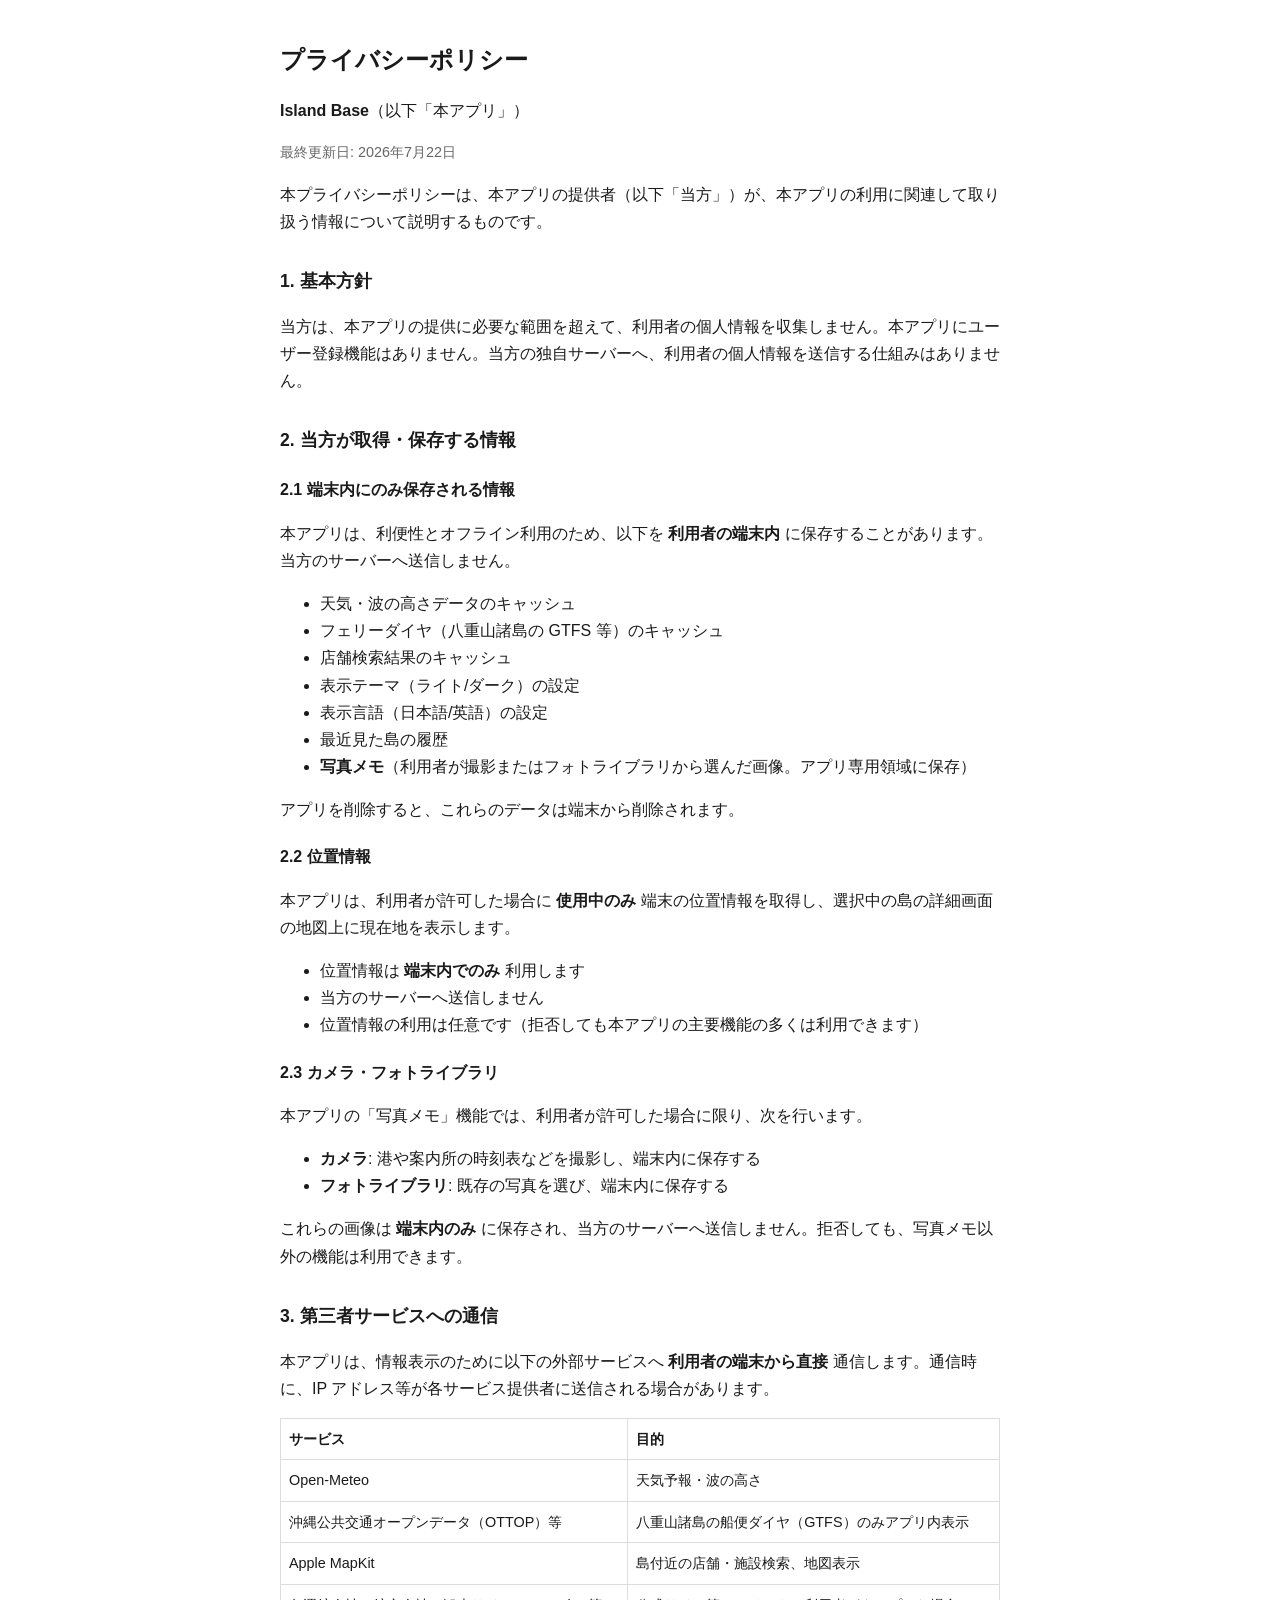
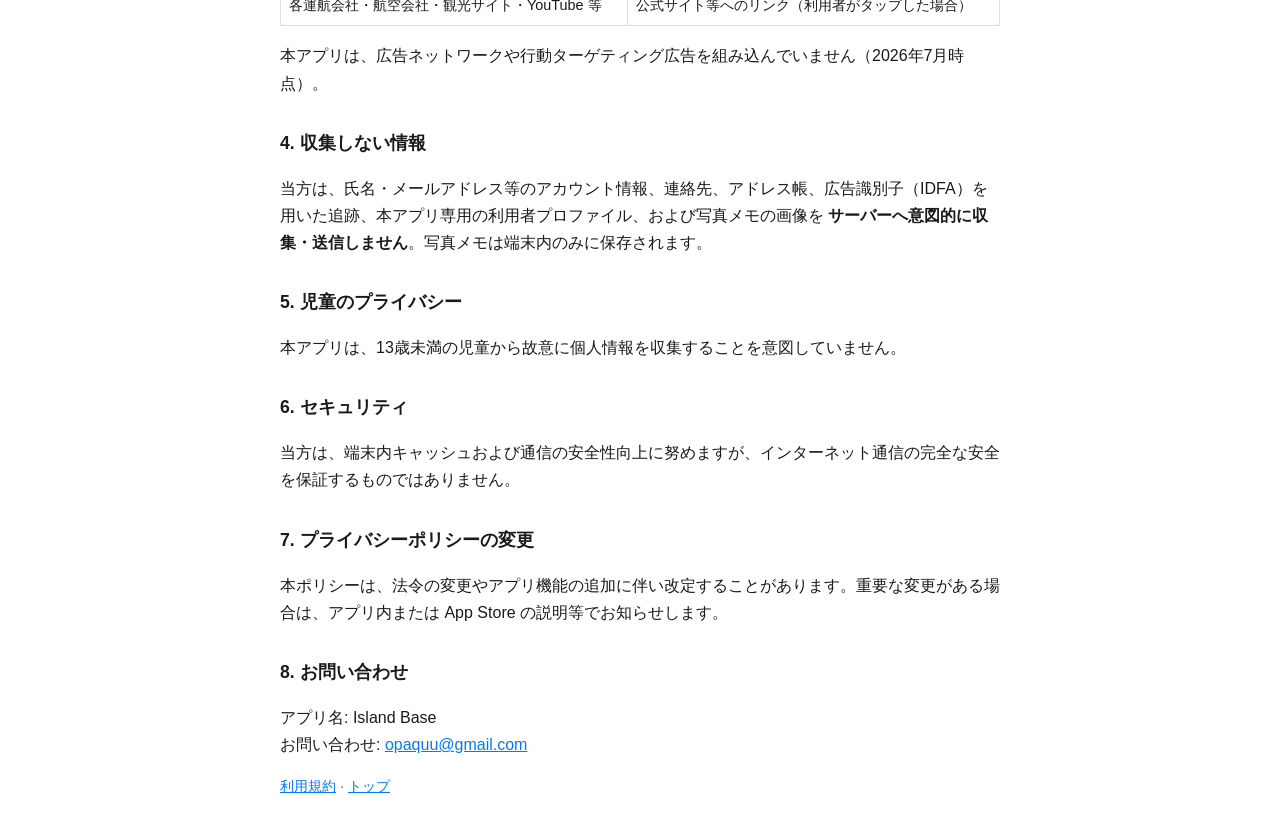
==== docs/privacy-policy.html @ 24e49910 "App Store提出用ドキュメントを現行仕様に合わせて更新する 代表ダイヤ表記をやめ八重山GTFSと公式リンクの説明に統一し、Connectプライバシー手順と公開HTMLを追加した。  Co-aut" ====
<!DOCTYPE html>
<html lang="ja">
<head>
  <meta charset="utf-8">
  <meta name="viewport" content="width=device-width, initial-scale=1">
  <title>Island Base — プライバシーポリシー</title>
  <style>
    body { font-family: -apple-system, BlinkMacSystemFont, "Hiragino Sans", sans-serif; line-height: 1.7; max-width: 720px; margin: 0 auto; padding: 24px 16px; color: #1a1a1a; }
    h1 { font-size: 1.5rem; }
    h2 { font-size: 1.1rem; margin-top: 2rem; }
    h3 { font-size: 1rem; margin-top: 1.25rem; }
    a { color: #007aff; }
    table { border-collapse: collapse; width: 100%; font-size: 0.9rem; }
    th, td { border: 1px solid #ddd; padding: 8px; text-align: left; vertical-align: top; }
    .muted { color: #666; font-size: 0.9rem; }
  </style>
</head>
<body>
  <h1>プライバシーポリシー</h1>
  <p><strong>Island Base</strong>（以下「本アプリ」）</p>
  <p class="muted">最終更新日: 2026年7月22日</p>
  <p>本プライバシーポリシーは、本アプリの提供者（以下「当方」）が、本アプリの利用に関連して取り扱う情報について説明するものです。</p>

  <h2>1. 基本方針</h2>
  <p>当方は、本アプリの提供に必要な範囲を超えて、利用者の個人情報を収集しません。本アプリにユーザー登録機能はありません。当方の独自サーバーへ、利用者の個人情報を送信する仕組みはありません。</p>

  <h2>2. 当方が取得・保存する情報</h2>
  <h3>2.1 端末内にのみ保存される情報</h3>
  <p>本アプリは、利便性とオフライン利用のため、以下を <strong>利用者の端末内</strong> に保存することがあります。当方のサーバーへ送信しません。</p>
  <ul>
    <li>天気・波の高さデータのキャッシュ</li>
    <li>フェリーダイヤ（八重山諸島の GTFS 等）のキャッシュ</li>
    <li>店舗検索結果のキャッシュ</li>
    <li>表示テーマ（ライト/ダーク）の設定</li>
    <li>表示言語（日本語/英語）の設定</li>
    <li>最近見た島の履歴</li>
    <li><strong>写真メモ</strong>（利用者が撮影またはフォトライブラリから選んだ画像。アプリ専用領域に保存）</li>
  </ul>
  <p>アプリを削除すると、これらのデータは端末から削除されます。</p>

  <h3>2.2 位置情報</h3>
  <p>本アプリは、利用者が許可した場合に <strong>使用中のみ</strong> 端末の位置情報を取得し、選択中の島の詳細画面の地図上に現在地を表示します。</p>
  <ul>
    <li>位置情報は <strong>端末内でのみ</strong> 利用します</li>
    <li>当方のサーバーへ送信しません</li>
    <li>位置情報の利用は任意です（拒否しても本アプリの主要機能の多くは利用できます）</li>
  </ul>

  <h3>2.3 カメラ・フォトライブラリ</h3>
  <p>本アプリの「写真メモ」機能では、利用者が許可した場合に限り、次を行います。</p>
  <ul>
    <li><strong>カメラ</strong>: 港や案内所の時刻表などを撮影し、端末内に保存する</li>
    <li><strong>フォトライブラリ</strong>: 既存の写真を選び、端末内に保存する</li>
  </ul>
  <p>これらの画像は <strong>端末内のみ</strong> に保存され、当方のサーバーへ送信しません。拒否しても、写真メモ以外の機能は利用できます。</p>

  <h2>3. 第三者サービスへの通信</h2>
  <p>本アプリは、情報表示のために以下の外部サービスへ <strong>利用者の端末から直接</strong> 通信します。通信時に、IP アドレス等が各サービス提供者に送信される場合があります。</p>
  <table>
    <tr><th>サービス</th><th>目的</th></tr>
    <tr><td>Open-Meteo</td><td>天気予報・波の高さ</td></tr>
    <tr><td>沖縄公共交通オープンデータ（OTTOP）等</td><td>八重山諸島の船便ダイヤ（GTFS）のみアプリ内表示</td></tr>
    <tr><td>Apple MapKit</td><td>島付近の店舗・施設検索、地図表示</td></tr>
    <tr><td>各運航会社・航空会社・観光サイト・YouTube 等</td><td>公式サイト等へのリンク（利用者がタップした場合）</td></tr>
  </table>
  <p>本アプリは、広告ネットワークや行動ターゲティング広告を組み込んでいません（2026年7月時点）。</p>

  <h2>4. 収集しない情報</h2>
  <p>当方は、氏名・メールアドレス等のアカウント情報、連絡先、アドレス帳、広告識別子（IDFA）を用いた追跡、本アプリ専用の利用者プロファイル、および写真メモの画像を <strong>サーバーへ意図的に収集・送信しません</strong>。写真メモは端末内のみに保存されます。</p>

  <h2>5. 児童のプライバシー</h2>
  <p>本アプリは、13歳未満の児童から故意に個人情報を収集することを意図していません。</p>

  <h2>6. セキュリティ</h2>
  <p>当方は、端末内キャッシュおよび通信の安全性向上に努めますが、インターネット通信の完全な安全を保証するものではありません。</p>

  <h2>7. プライバシーポリシーの変更</h2>
  <p>本ポリシーは、法令の変更やアプリ機能の追加に伴い改定することがあります。重要な変更がある場合は、アプリ内または App Store の説明等でお知らせします。</p>

  <h2>8. お問い合わせ</h2>
  <p>アプリ名: Island Base<br>
  お問い合わせ: <a href="mailto:opaquu@gmail.com">opaquu@gmail.com</a></p>

  <p class="muted"><a href="terms-of-service.html">利用規約</a> · <a href="index.html">トップ</a></p>
</body>
</html>
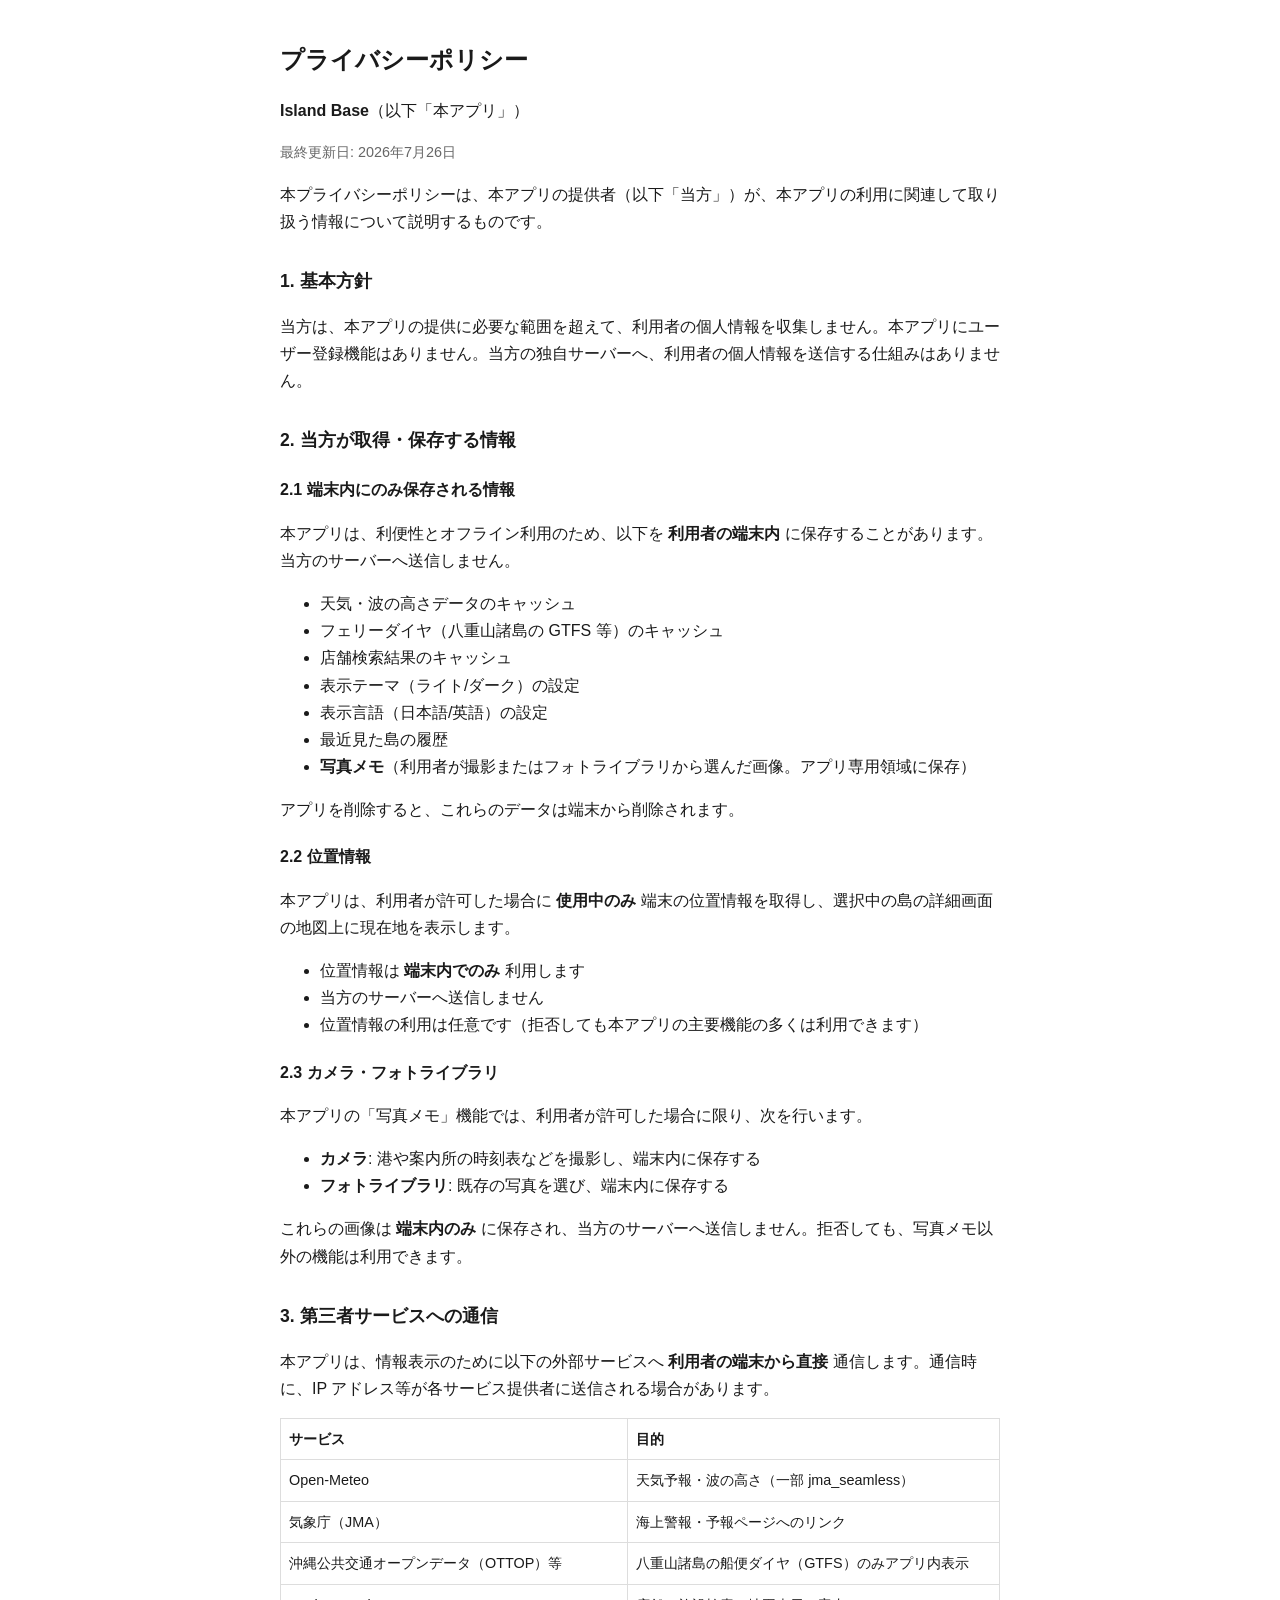
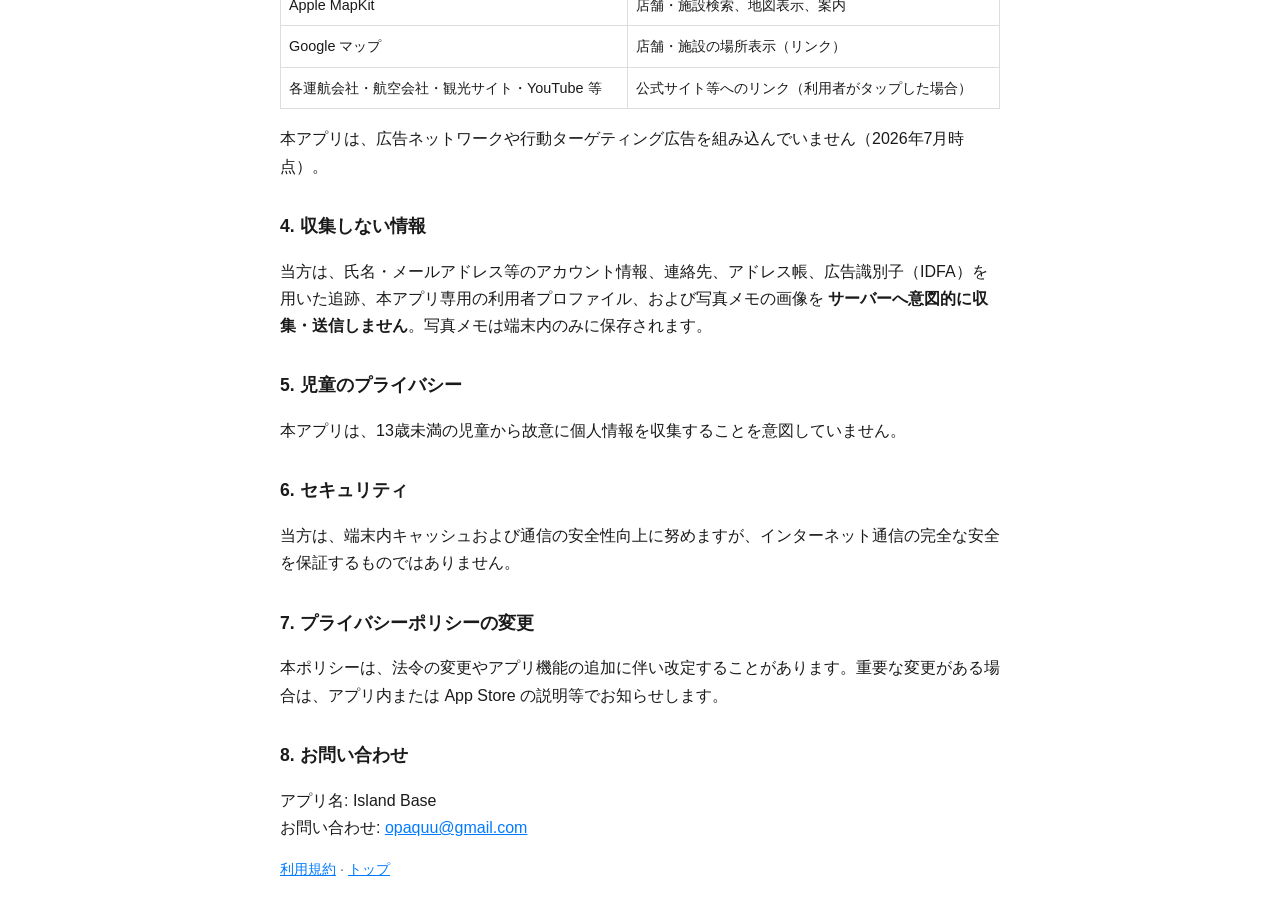
==== commit 4a3b7627: "出典・クレジットと法務ドキュメントを現行機能に合わせて更新する 気象庁海上予報・Googleマップ・jma_seamlessなどを追記し、App Store用文案と規約HTMLも同期する。  Co-a" ====
--- a/docs/privacy-policy.html
+++ b/docs/privacy-policy.html
@@ -18,7 +18,7 @@
 <body>
   <h1>プライバシーポリシー</h1>
   <p><strong>Island Base</strong>（以下「本アプリ」）</p>
-  <p class="muted">最終更新日: 2026年7月22日</p>
+  <p class="muted">最終更新日: 2026年7月26日</p>
   <p>本プライバシーポリシーは、本アプリの提供者（以下「当方」）が、本アプリの利用に関連して取り扱う情報について説明するものです。</p>
 
   <h2>1. 基本方針</h2>
@@ -58,9 +58,11 @@
   <p>本アプリは、情報表示のために以下の外部サービスへ <strong>利用者の端末から直接</strong> 通信します。通信時に、IP アドレス等が各サービス提供者に送信される場合があります。</p>
   <table>
     <tr><th>サービス</th><th>目的</th></tr>
-    <tr><td>Open-Meteo</td><td>天気予報・波の高さ</td></tr>
+    <tr><td>Open-Meteo</td><td>天気予報・波の高さ（一部 jma_seamless）</td></tr>
+    <tr><td>気象庁（JMA）</td><td>海上警報・予報ページへのリンク</td></tr>
     <tr><td>沖縄公共交通オープンデータ（OTTOP）等</td><td>八重山諸島の船便ダイヤ（GTFS）のみアプリ内表示</td></tr>
-    <tr><td>Apple MapKit</td><td>島付近の店舗・施設検索、地図表示</td></tr>
+    <tr><td>Apple MapKit</td><td>店舗・施設検索、地図表示、案内</td></tr>
+    <tr><td>Google マップ</td><td>店舗・施設の場所表示（リンク）</td></tr>
     <tr><td>各運航会社・航空会社・観光サイト・YouTube 等</td><td>公式サイト等へのリンク（利用者がタップした場合）</td></tr>
   </table>
   <p>本アプリは、広告ネットワークや行動ターゲティング広告を組み込んでいません（2026年7月時点）。</p>
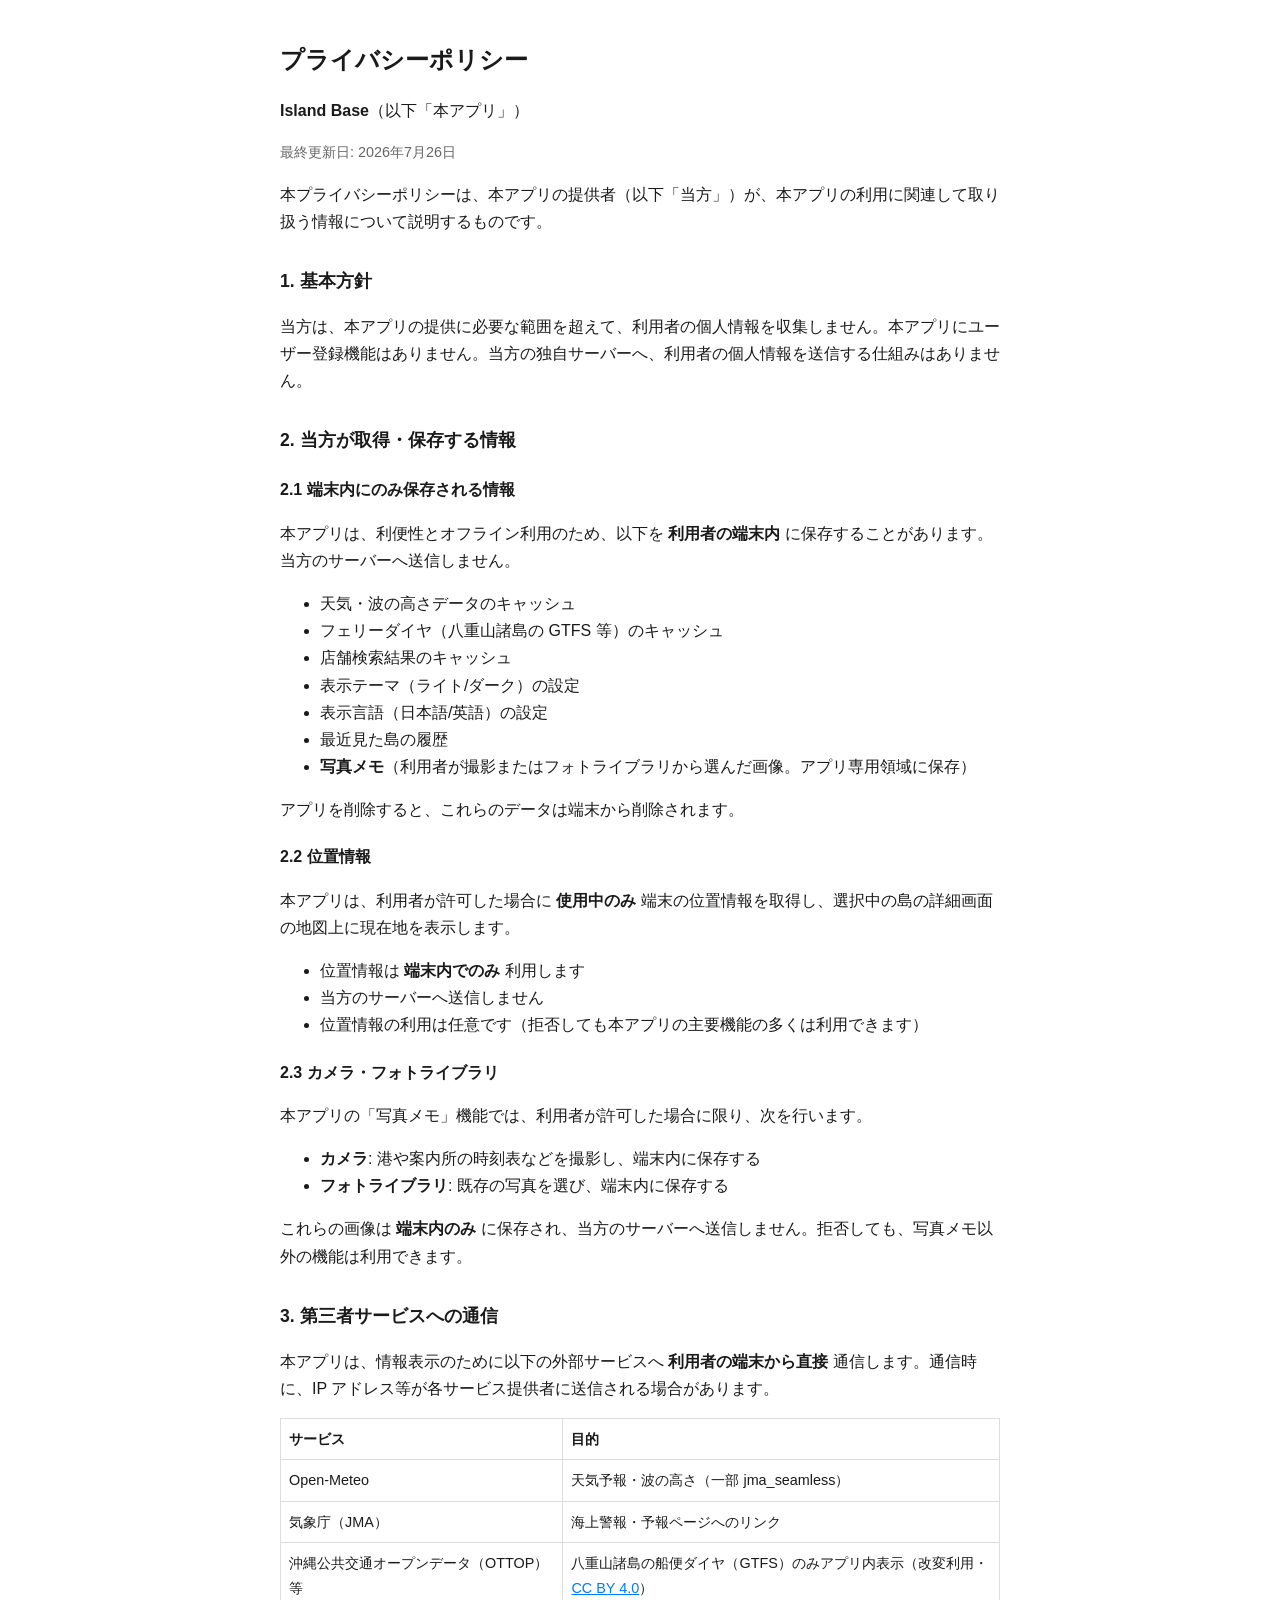
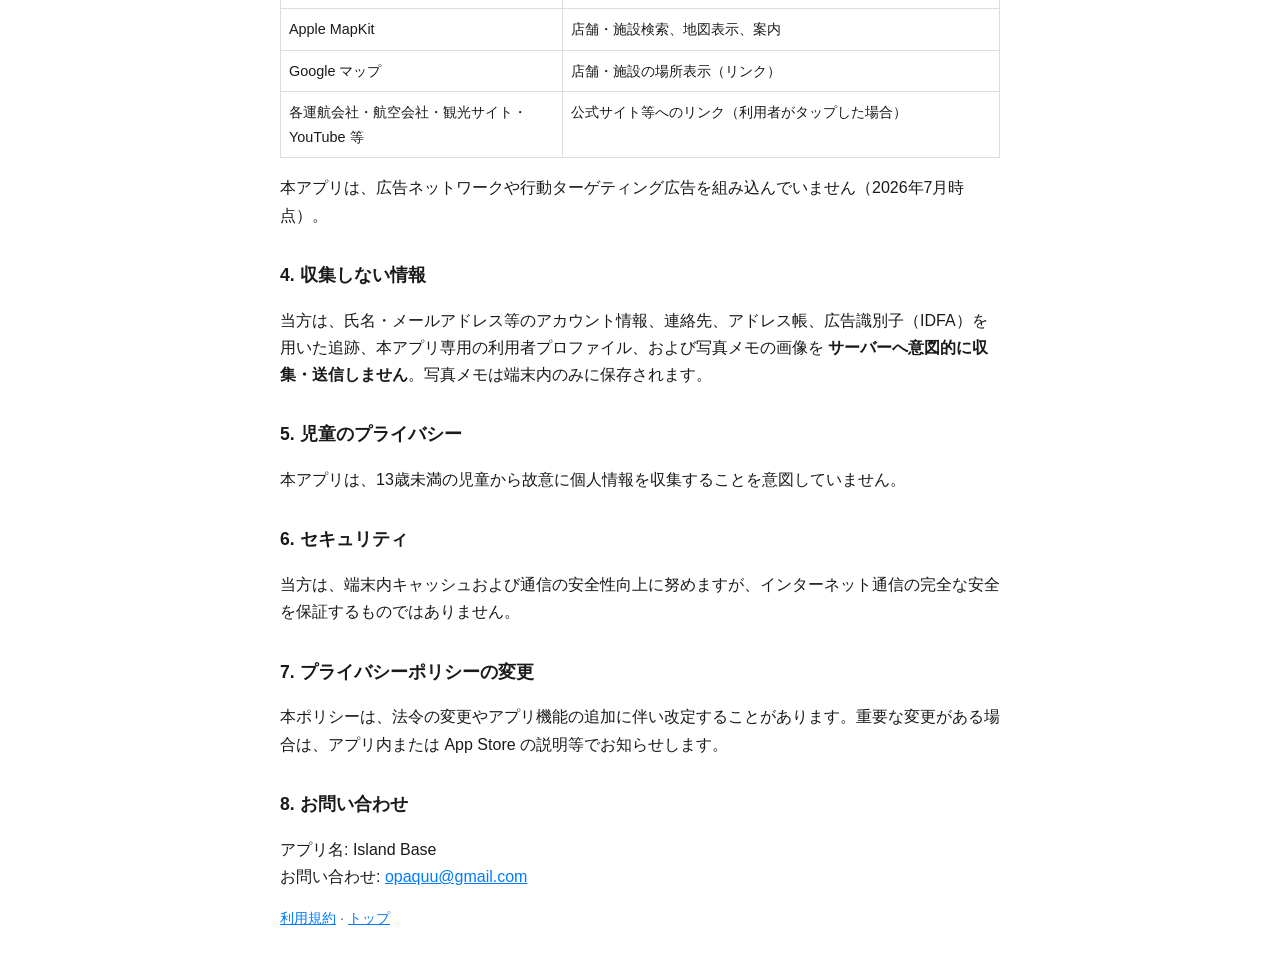
==== commit 99eced28: "OTTOP GTFS の CC BY 4.0 帰属表示を追記し、改変利用を明記する 八重山船便の加工表示に合わせ、データセット名・原著作権者・ライセンスをアプリ内クレジットと法務ドキュメントに反映する" ====
--- a/docs/privacy-policy.html
+++ b/docs/privacy-policy.html
@@ -60,7 +60,7 @@
     <tr><th>サービス</th><th>目的</th></tr>
     <tr><td>Open-Meteo</td><td>天気予報・波の高さ（一部 jma_seamless）</td></tr>
     <tr><td>気象庁（JMA）</td><td>海上警報・予報ページへのリンク</td></tr>
-    <tr><td>沖縄公共交通オープンデータ（OTTOP）等</td><td>八重山諸島の船便ダイヤ（GTFS）のみアプリ内表示</td></tr>
+    <tr><td>沖縄公共交通オープンデータ（OTTOP）等</td><td>八重山諸島の船便ダイヤ（GTFS）のみアプリ内表示（改変利用・<a href="https://creativecommons.org/licenses/by/4.0/deed.ja">CC BY 4.0</a>）</td></tr>
     <tr><td>Apple MapKit</td><td>店舗・施設検索、地図表示、案内</td></tr>
     <tr><td>Google マップ</td><td>店舗・施設の場所表示（リンク）</td></tr>
     <tr><td>各運航会社・航空会社・観光サイト・YouTube 等</td><td>公式サイト等へのリンク（利用者がタップした場合）</td></tr>
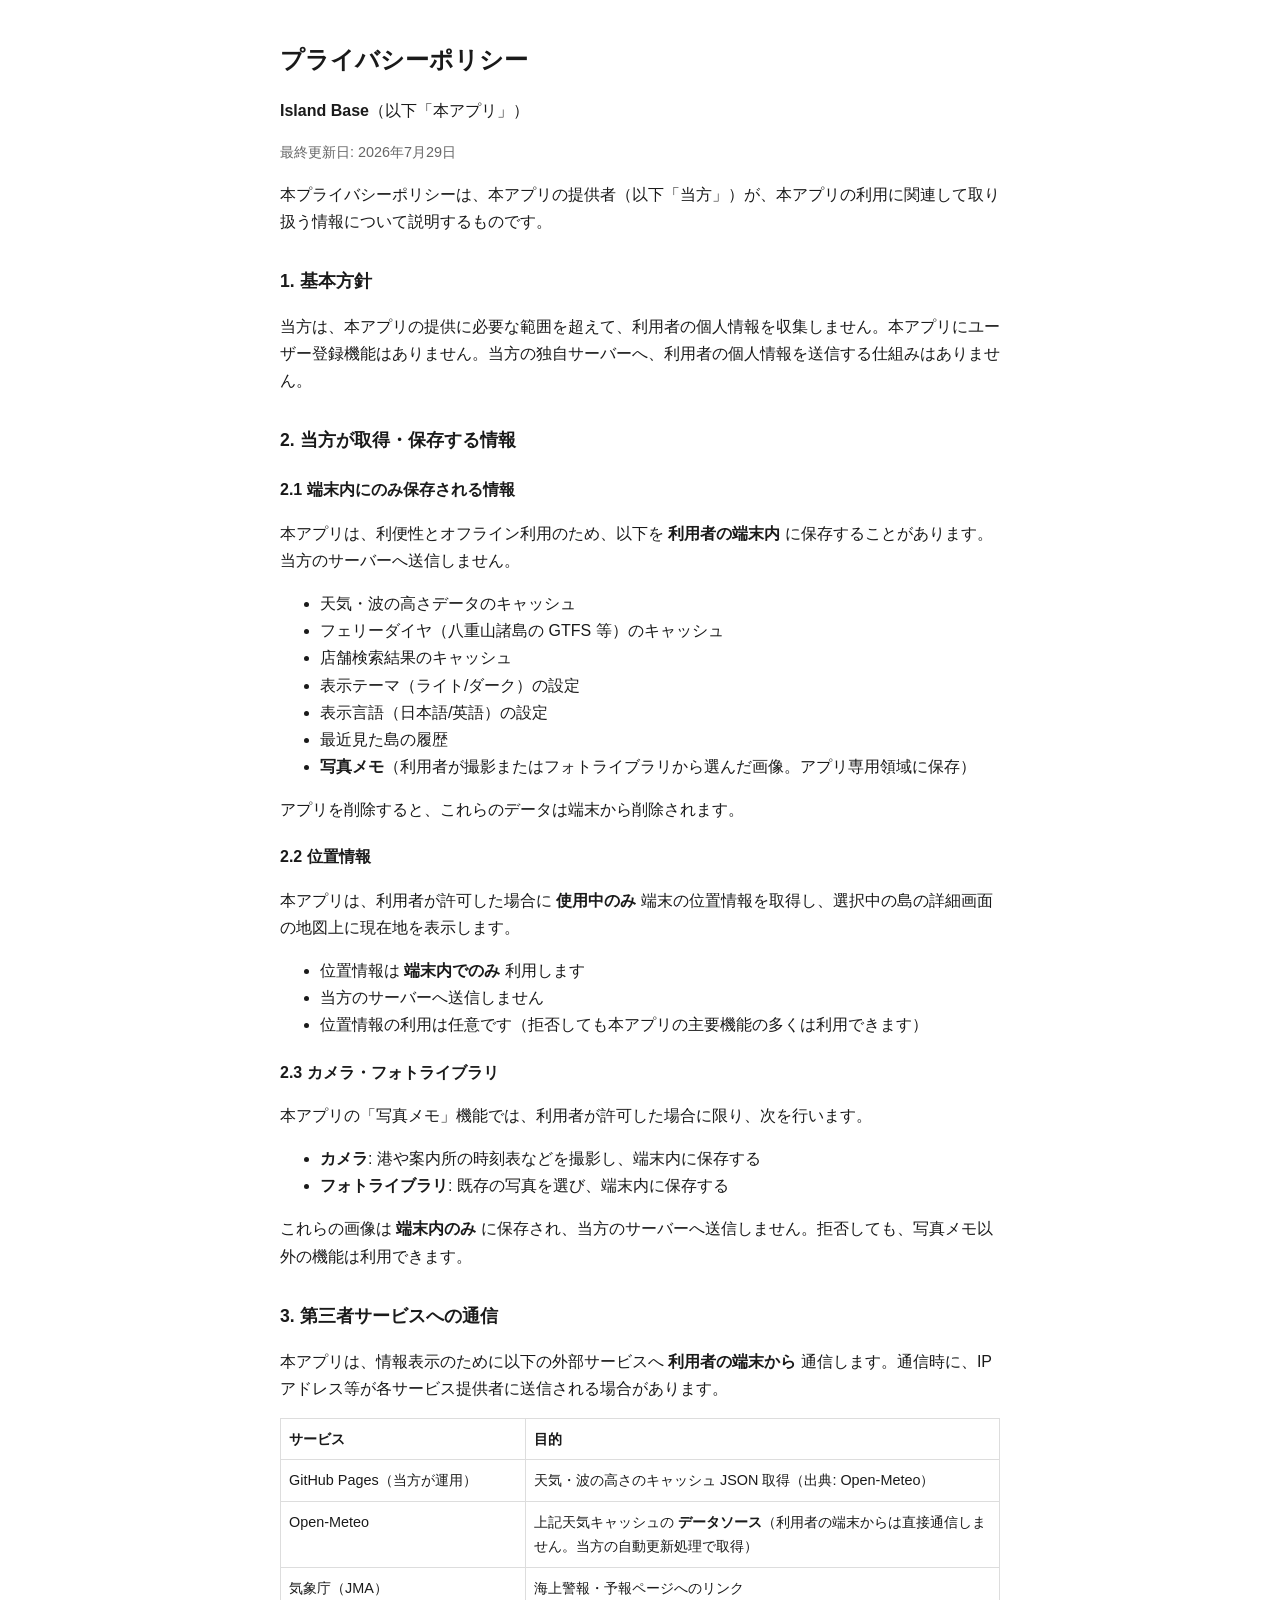
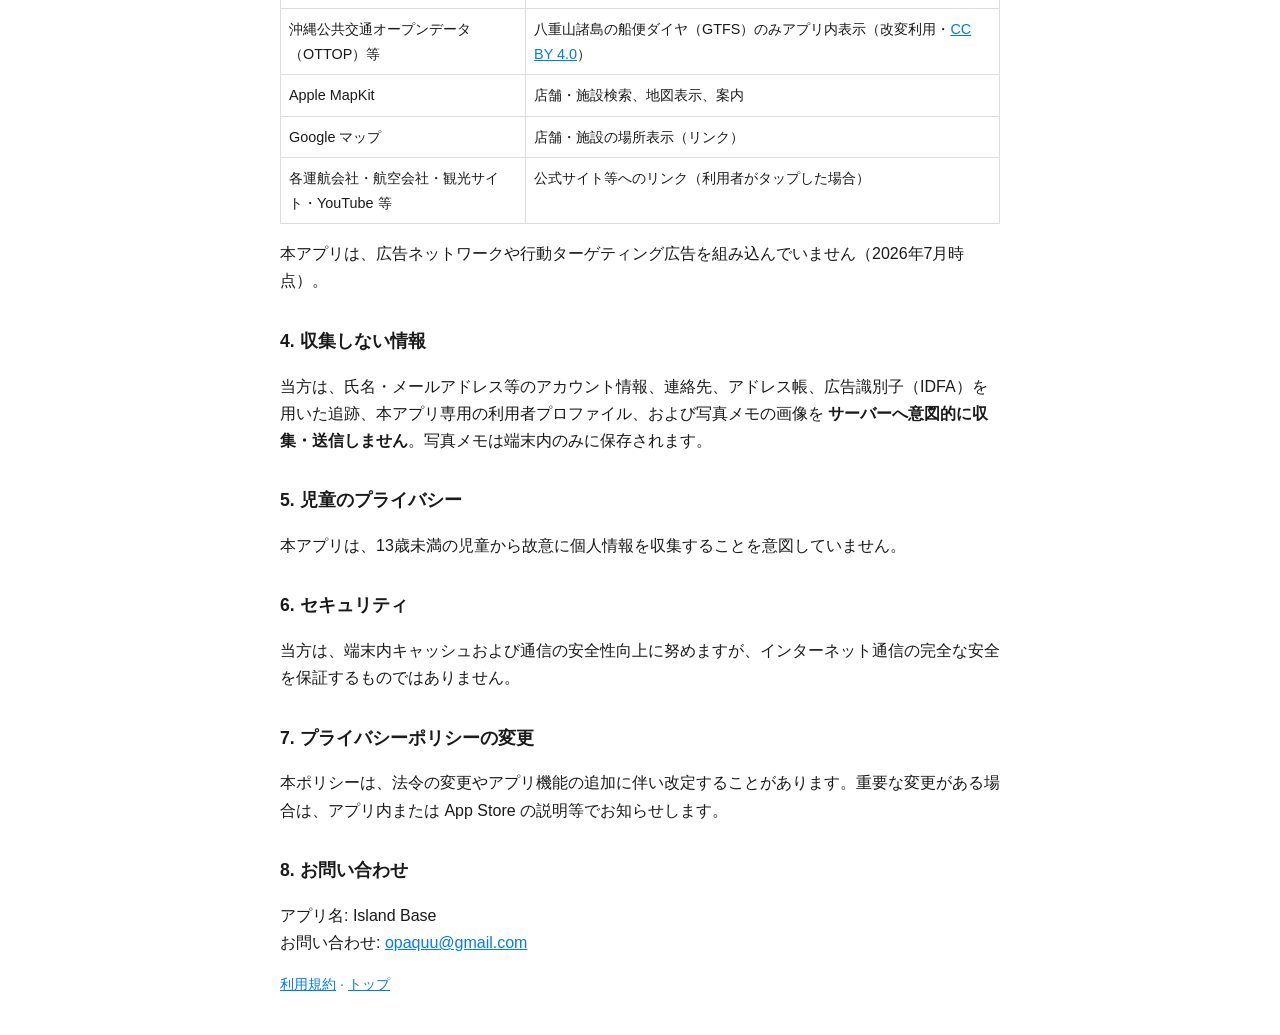
==== commit 8ed7f52d: "天気取得を GitHub Pages に切り替え、プライバシー文案を更新する Pages の静的 JSON から天気を取得し、圏外時は短いタイムアウトで早めに失敗する。プライバシーポリシーは Open" ====
--- a/docs/privacy-policy.html
+++ b/docs/privacy-policy.html
@@ -18,7 +18,7 @@
 <body>
   <h1>プライバシーポリシー</h1>
   <p><strong>Island Base</strong>（以下「本アプリ」）</p>
-  <p class="muted">最終更新日: 2026年7月26日</p>
+  <p class="muted">最終更新日: 2026年7月29日</p>
   <p>本プライバシーポリシーは、本アプリの提供者（以下「当方」）が、本アプリの利用に関連して取り扱う情報について説明するものです。</p>
 
   <h2>1. 基本方針</h2>
@@ -55,10 +55,11 @@
   <p>これらの画像は <strong>端末内のみ</strong> に保存され、当方のサーバーへ送信しません。拒否しても、写真メモ以外の機能は利用できます。</p>
 
   <h2>3. 第三者サービスへの通信</h2>
-  <p>本アプリは、情報表示のために以下の外部サービスへ <strong>利用者の端末から直接</strong> 通信します。通信時に、IP アドレス等が各サービス提供者に送信される場合があります。</p>
+  <p>本アプリは、情報表示のために以下の外部サービスへ <strong>利用者の端末から</strong> 通信します。通信時に、IP アドレス等が各サービス提供者に送信される場合があります。</p>
   <table>
     <tr><th>サービス</th><th>目的</th></tr>
-    <tr><td>Open-Meteo</td><td>天気予報・波の高さ（一部 jma_seamless）</td></tr>
+    <tr><td>GitHub Pages（当方が運用）</td><td>天気・波の高さのキャッシュ JSON 取得（出典: Open-Meteo）</td></tr>
+    <tr><td>Open-Meteo</td><td>上記天気キャッシュの <strong>データソース</strong>（利用者の端末からは直接通信しません。当方の自動更新処理で取得）</td></tr>
     <tr><td>気象庁（JMA）</td><td>海上警報・予報ページへのリンク</td></tr>
     <tr><td>沖縄公共交通オープンデータ（OTTOP）等</td><td>八重山諸島の船便ダイヤ（GTFS）のみアプリ内表示（改変利用・<a href="https://creativecommons.org/licenses/by/4.0/deed.ja">CC BY 4.0</a>）</td></tr>
     <tr><td>Apple MapKit</td><td>店舗・施設検索、地図表示、案内</td></tr>
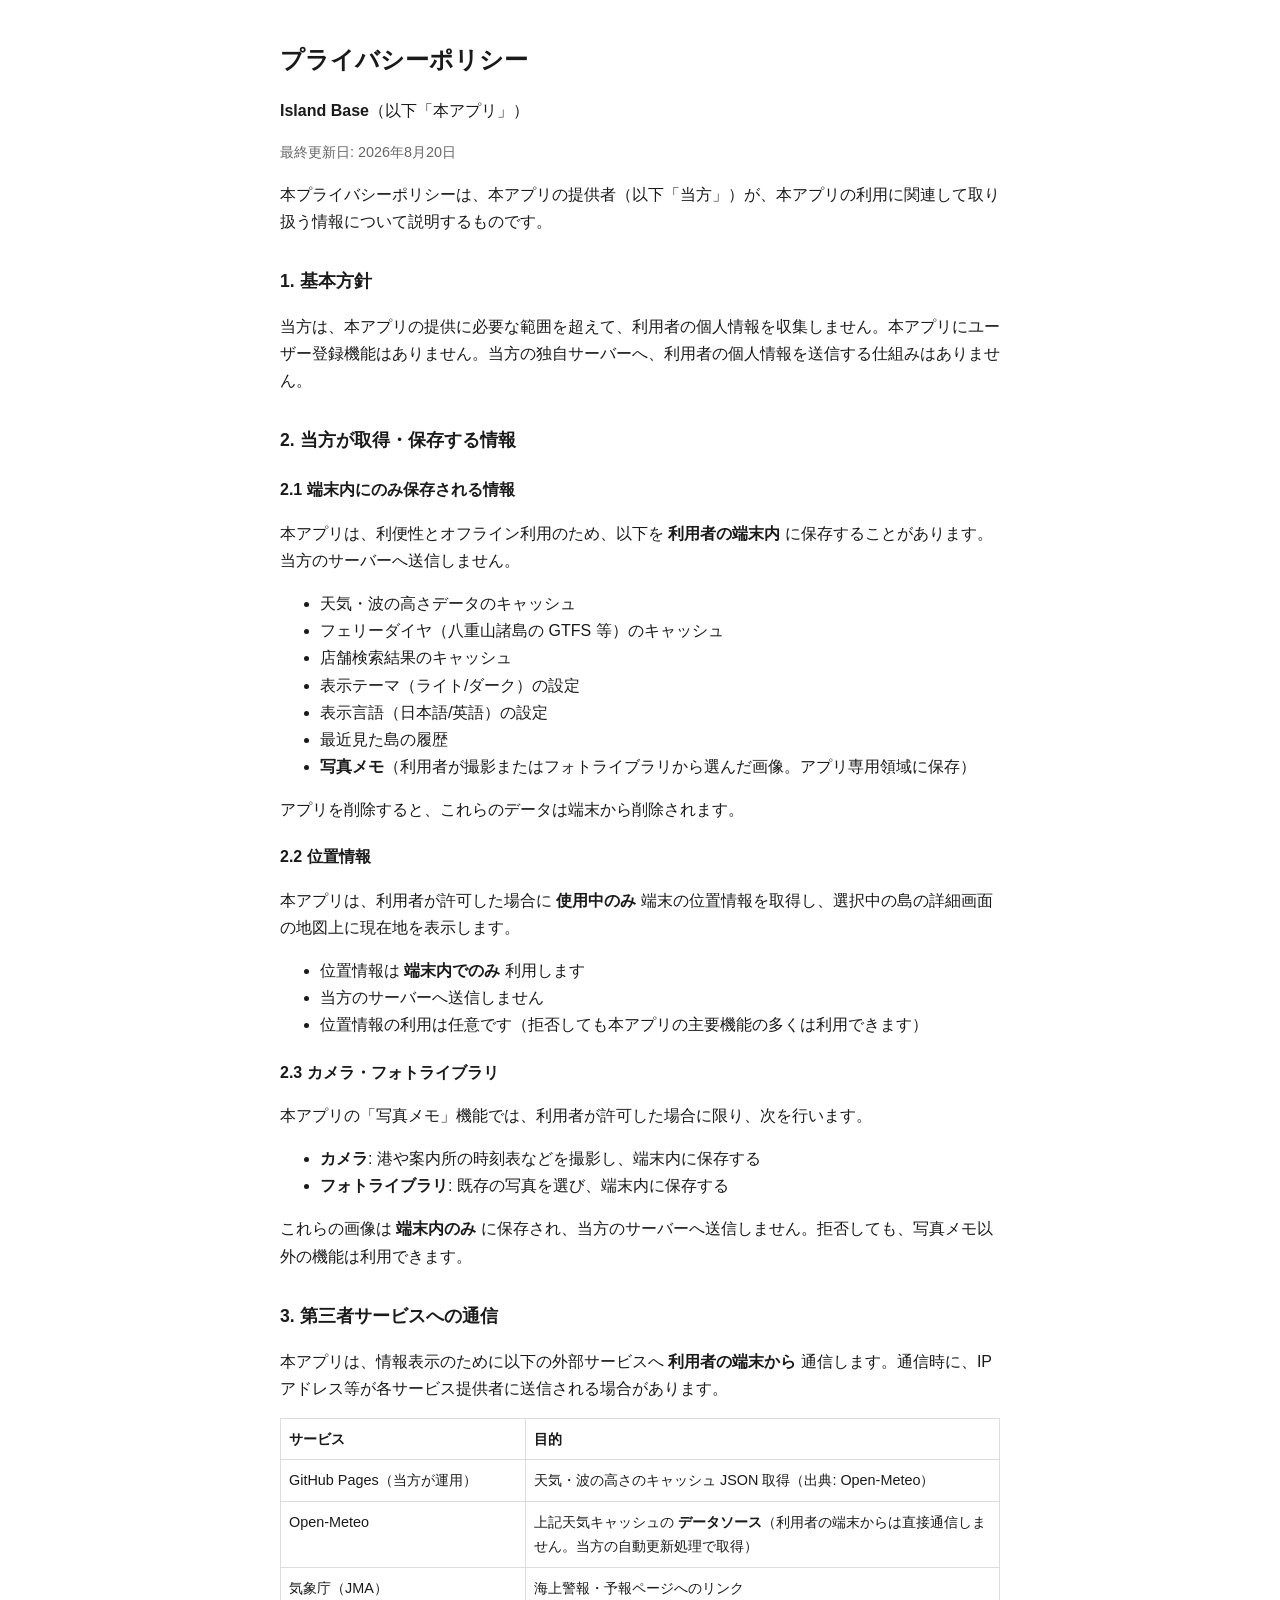
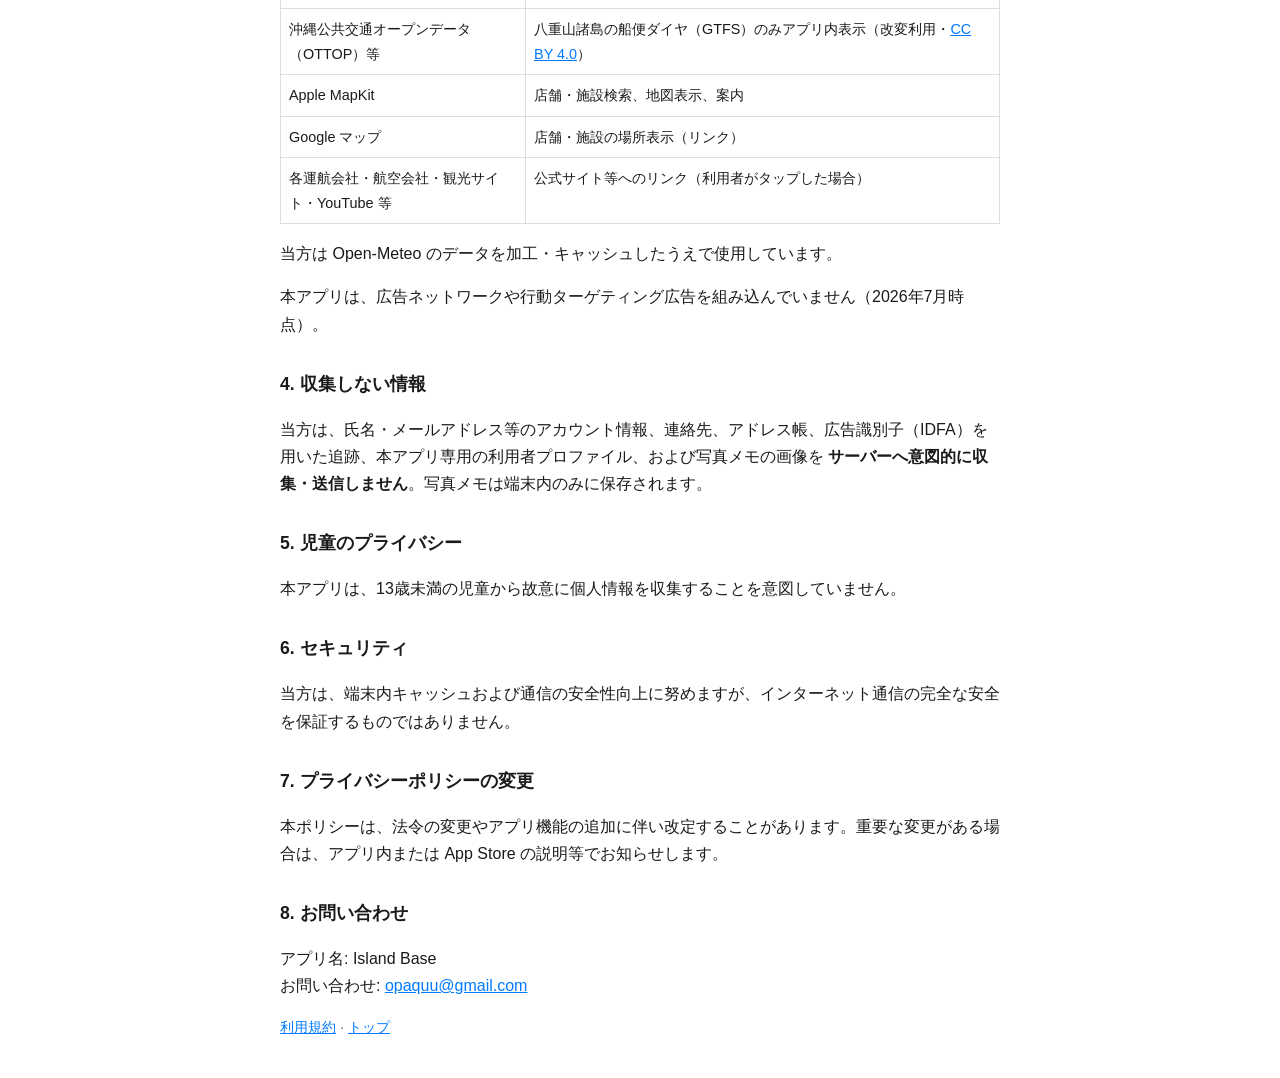
==== commit 80a8c171: "利用規約とプライバシーポリシーに Open-Meteo の加工・キャッシュ利用を明記する 天気データの出典が Open-Meteo であることに加え、生JSONではなく加工してキャッシュしたうえで使用" ====
--- a/docs/privacy-policy.html
+++ b/docs/privacy-policy.html
@@ -18,7 +18,7 @@
 <body>
   <h1>プライバシーポリシー</h1>
   <p><strong>Island Base</strong>（以下「本アプリ」）</p>
-  <p class="muted">最終更新日: 2026年7月29日</p>
+  <p class="muted">最終更新日: 2026年8月20日</p>
   <p>本プライバシーポリシーは、本アプリの提供者（以下「当方」）が、本アプリの利用に関連して取り扱う情報について説明するものです。</p>
 
   <h2>1. 基本方針</h2>
@@ -66,6 +66,7 @@
     <tr><td>Google マップ</td><td>店舗・施設の場所表示（リンク）</td></tr>
     <tr><td>各運航会社・航空会社・観光サイト・YouTube 等</td><td>公式サイト等へのリンク（利用者がタップした場合）</td></tr>
   </table>
+  <p>当方は Open-Meteo のデータを加工・キャッシュしたうえで使用しています。</p>
   <p>本アプリは、広告ネットワークや行動ターゲティング広告を組み込んでいません（2026年7月時点）。</p>
 
   <h2>4. 収集しない情報</h2>
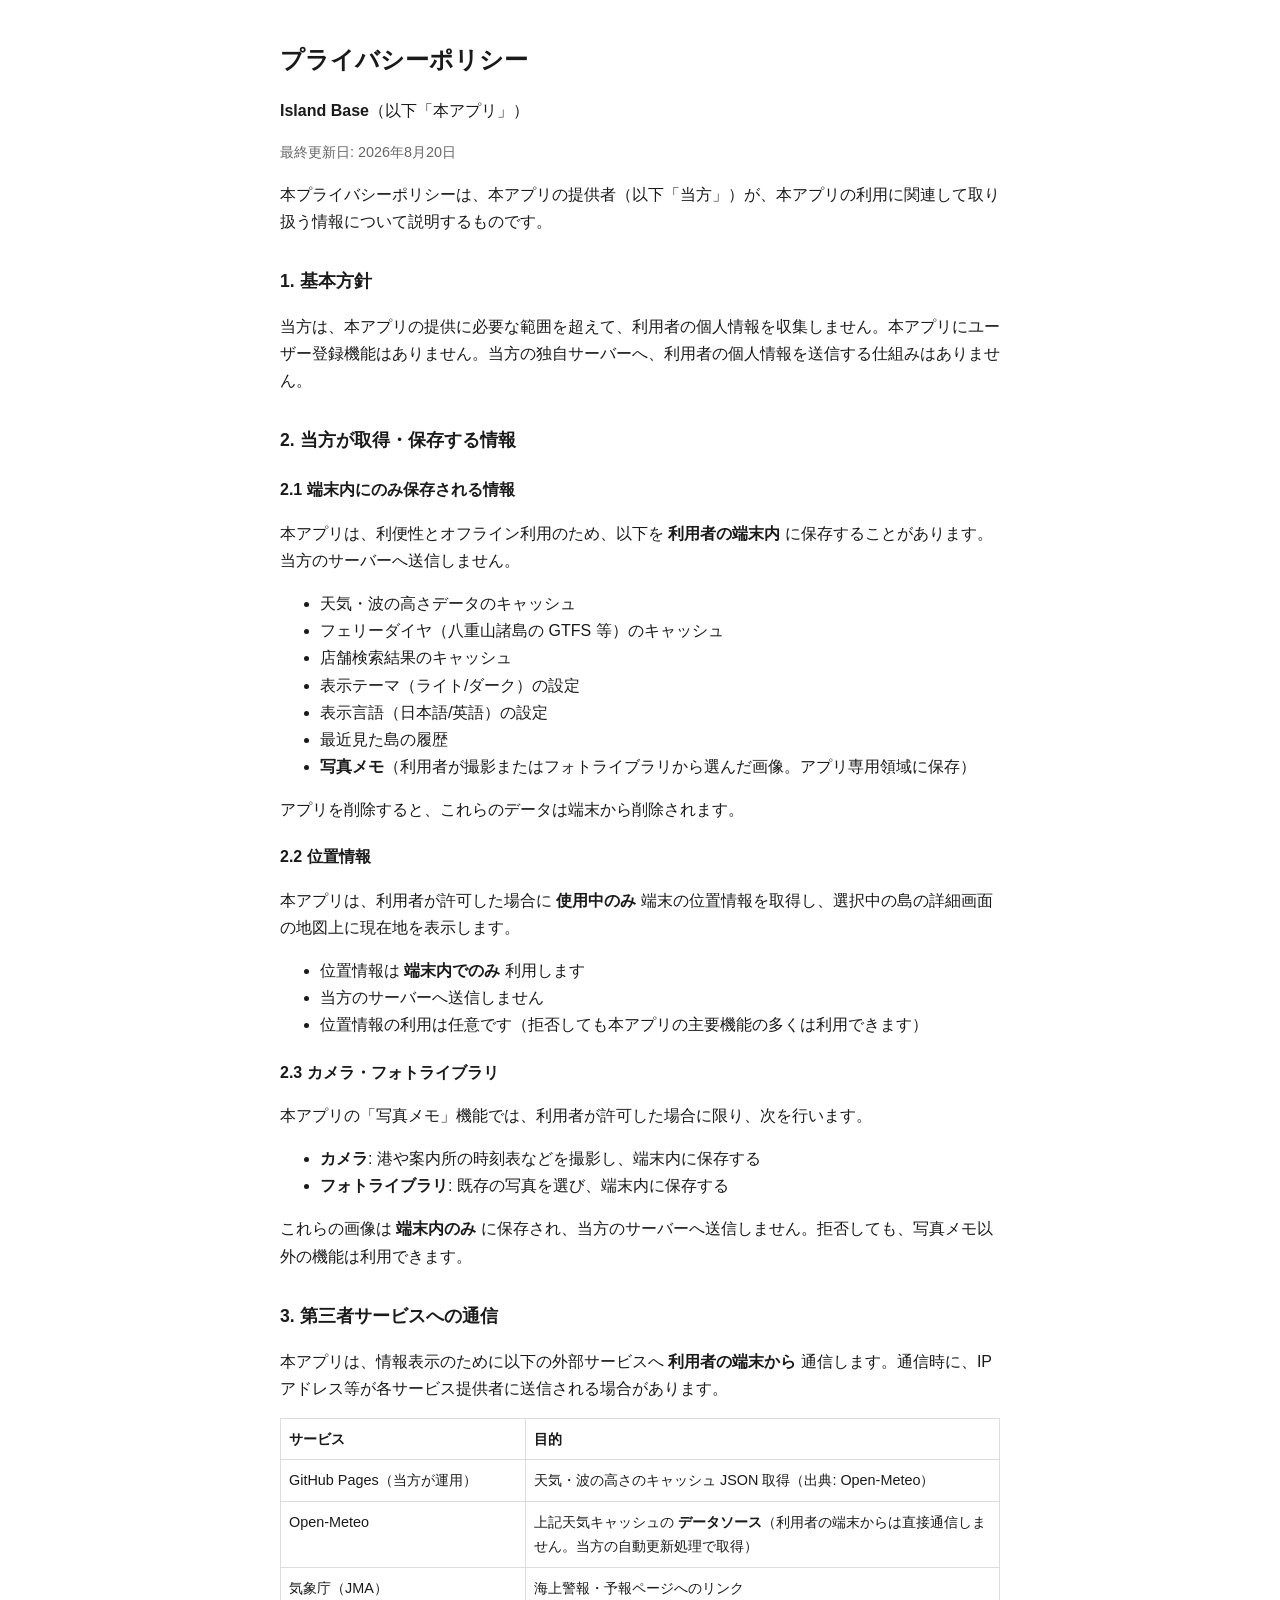
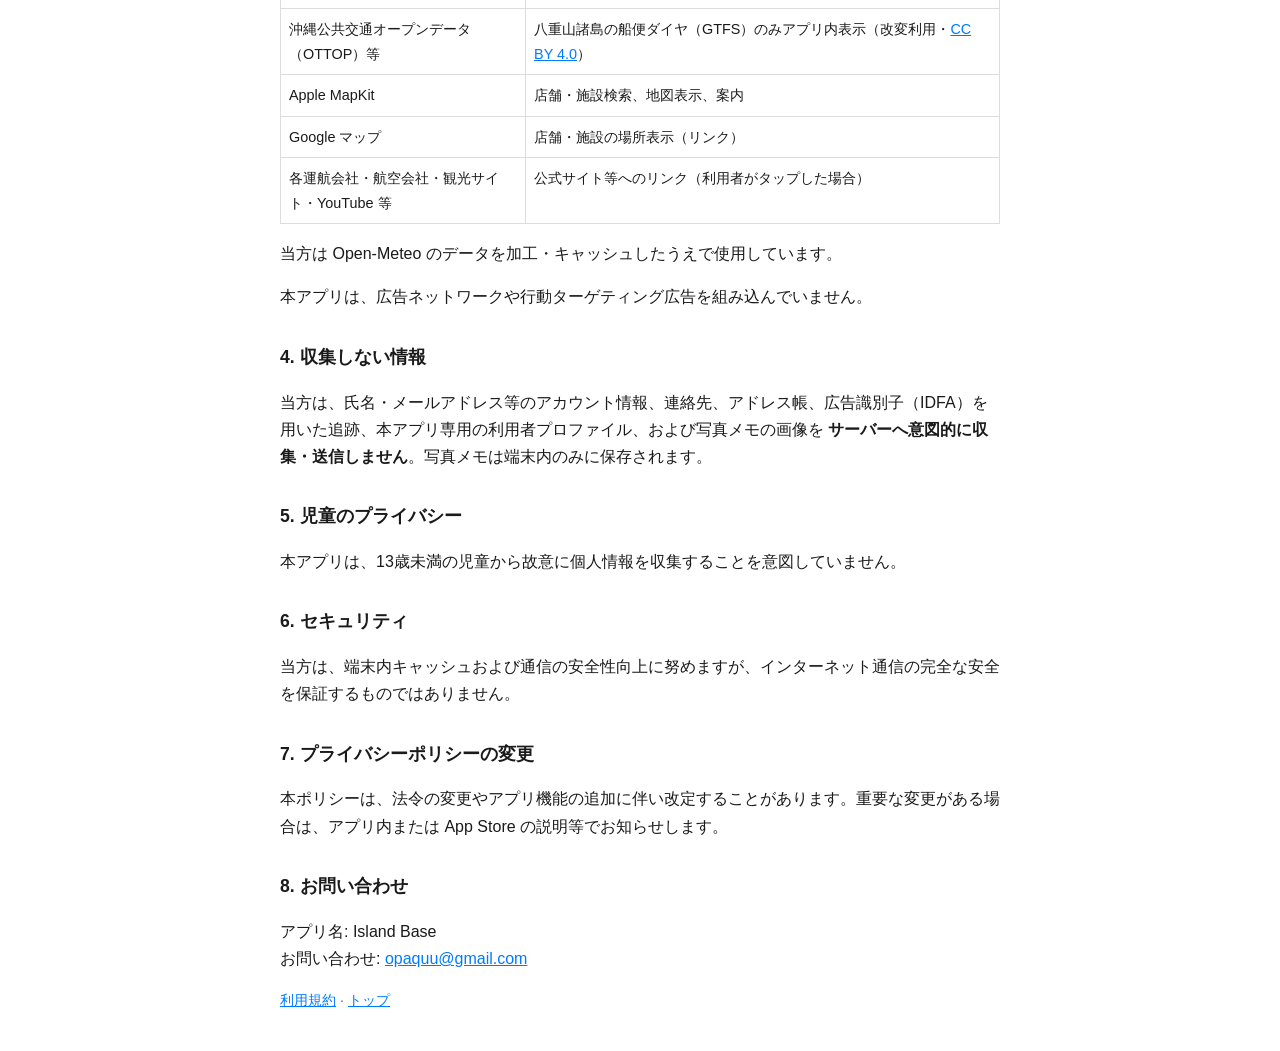
==== commit cea05bfc: "プライバシーポリシーの広告非導入の一文から時点表記を外す 広告を入れたときに記述自体を更新すれば足りるため、（2026年7月時点）は置かない。  Co-authored-by: oooopq <ooo" ====
--- a/docs/privacy-policy.html
+++ b/docs/privacy-policy.html
@@ -67,7 +67,7 @@
     <tr><td>各運航会社・航空会社・観光サイト・YouTube 等</td><td>公式サイト等へのリンク（利用者がタップした場合）</td></tr>
   </table>
   <p>当方は Open-Meteo のデータを加工・キャッシュしたうえで使用しています。</p>
-  <p>本アプリは、広告ネットワークや行動ターゲティング広告を組み込んでいません（2026年7月時点）。</p>
+  <p>本アプリは、広告ネットワークや行動ターゲティング広告を組み込んでいません。</p>
 
   <h2>4. 収集しない情報</h2>
   <p>当方は、氏名・メールアドレス等のアカウント情報、連絡先、アドレス帳、広告識別子（IDFA）を用いた追跡、本アプリ専用の利用者プロファイル、および写真メモの画像を <strong>サーバーへ意図的に収集・送信しません</strong>。写真メモは端末内のみに保存されます。</p>
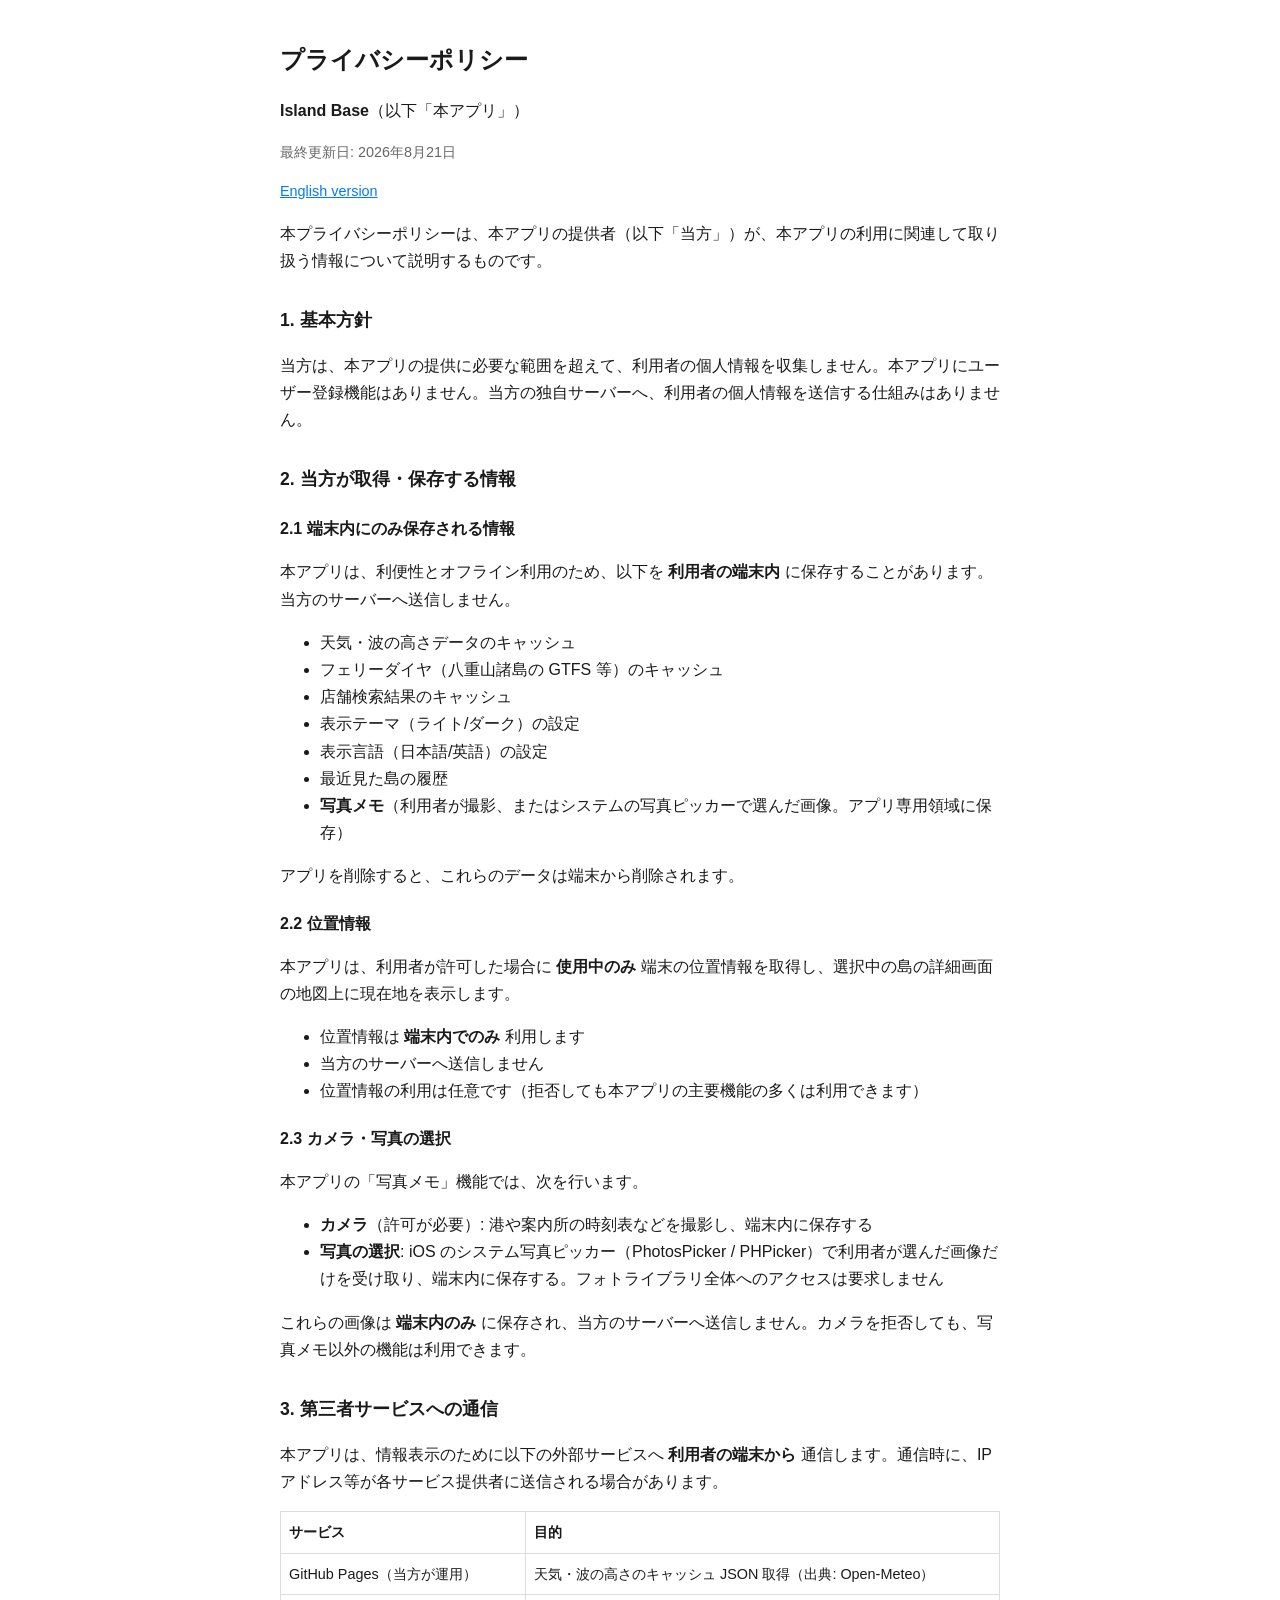
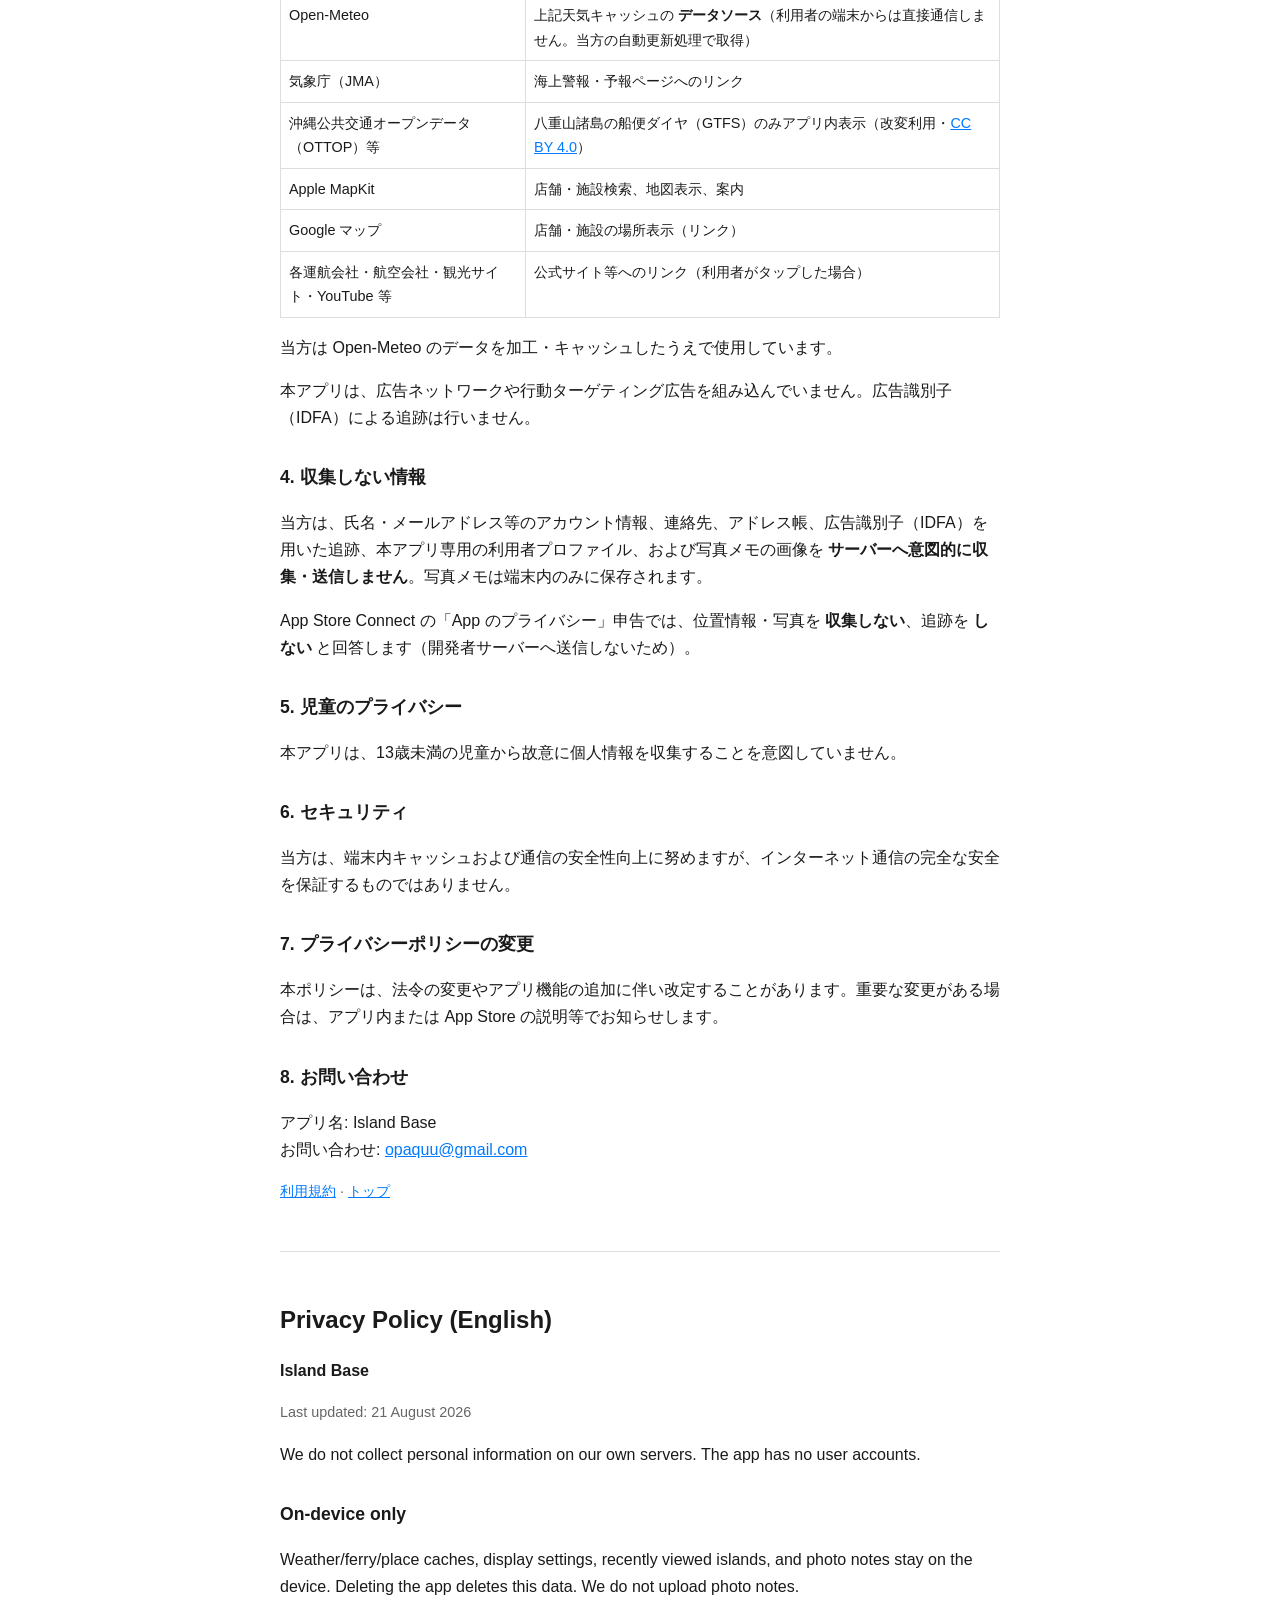
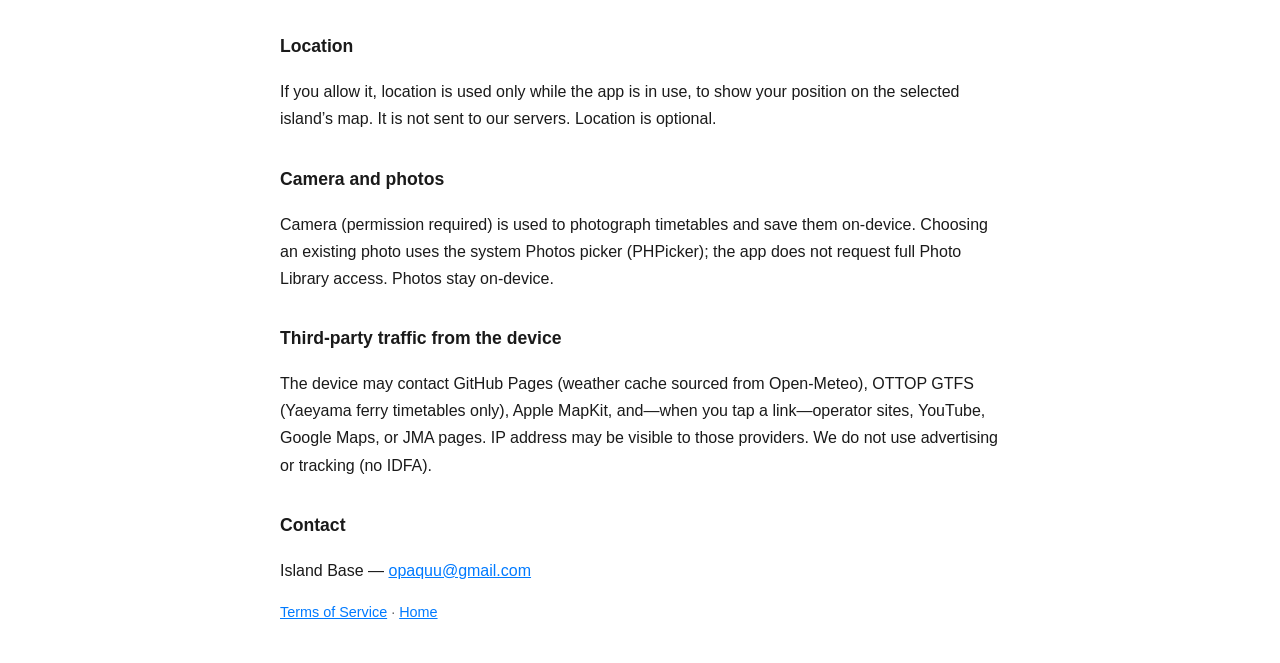
==== commit a9cd0be7: "Harden Connect copy and permission strings for submission Remove unused photo-library usage text, ad" ====
--- a/docs/privacy-policy.html
+++ b/docs/privacy-policy.html
@@ -13,12 +13,14 @@
     table { border-collapse: collapse; width: 100%; font-size: 0.9rem; }
     th, td { border: 1px solid #ddd; padding: 8px; text-align: left; vertical-align: top; }
     .muted { color: #666; font-size: 0.9rem; }
+    hr { margin: 3rem 0; border: none; border-top: 1px solid #ddd; }
   </style>
 </head>
 <body>
   <h1>プライバシーポリシー</h1>
   <p><strong>Island Base</strong>（以下「本アプリ」）</p>
-  <p class="muted">最終更新日: 2026年8月20日</p>
+  <p class="muted">最終更新日: 2026年8月21日</p>
+  <p class="muted"><a href="#en">English version</a></p>
   <p>本プライバシーポリシーは、本アプリの提供者（以下「当方」）が、本アプリの利用に関連して取り扱う情報について説明するものです。</p>
 
   <h2>1. 基本方針</h2>
@@ -34,7 +36,7 @@
     <li>表示テーマ（ライト/ダーク）の設定</li>
     <li>表示言語（日本語/英語）の設定</li>
     <li>最近見た島の履歴</li>
-    <li><strong>写真メモ</strong>（利用者が撮影またはフォトライブラリから選んだ画像。アプリ専用領域に保存）</li>
+    <li><strong>写真メモ</strong>（利用者が撮影、またはシステムの写真ピッカーで選んだ画像。アプリ専用領域に保存）</li>
   </ul>
   <p>アプリを削除すると、これらのデータは端末から削除されます。</p>
 
@@ -46,13 +48,13 @@
     <li>位置情報の利用は任意です（拒否しても本アプリの主要機能の多くは利用できます）</li>
   </ul>
 
-  <h3>2.3 カメラ・フォトライブラリ</h3>
-  <p>本アプリの「写真メモ」機能では、利用者が許可した場合に限り、次を行います。</p>
+  <h3>2.3 カメラ・写真の選択</h3>
+  <p>本アプリの「写真メモ」機能では、次を行います。</p>
   <ul>
-    <li><strong>カメラ</strong>: 港や案内所の時刻表などを撮影し、端末内に保存する</li>
-    <li><strong>フォトライブラリ</strong>: 既存の写真を選び、端末内に保存する</li>
+    <li><strong>カメラ</strong>（許可が必要）: 港や案内所の時刻表などを撮影し、端末内に保存する</li>
+    <li><strong>写真の選択</strong>: iOS のシステム写真ピッカー（PhotosPicker / PHPicker）で利用者が選んだ画像だけを受け取り、端末内に保存する。フォトライブラリ全体へのアクセスは要求しません</li>
   </ul>
-  <p>これらの画像は <strong>端末内のみ</strong> に保存され、当方のサーバーへ送信しません。拒否しても、写真メモ以外の機能は利用できます。</p>
+  <p>これらの画像は <strong>端末内のみ</strong> に保存され、当方のサーバーへ送信しません。カメラを拒否しても、写真メモ以外の機能は利用できます。</p>
 
   <h2>3. 第三者サービスへの通信</h2>
   <p>本アプリは、情報表示のために以下の外部サービスへ <strong>利用者の端末から</strong> 通信します。通信時に、IP アドレス等が各サービス提供者に送信される場合があります。</p>
@@ -67,10 +69,11 @@
     <tr><td>各運航会社・航空会社・観光サイト・YouTube 等</td><td>公式サイト等へのリンク（利用者がタップした場合）</td></tr>
   </table>
   <p>当方は Open-Meteo のデータを加工・キャッシュしたうえで使用しています。</p>
-  <p>本アプリは、広告ネットワークや行動ターゲティング広告を組み込んでいません。</p>
+  <p>本アプリは、広告ネットワークや行動ターゲティング広告を組み込んでいません。広告識別子（IDFA）による追跡は行いません。</p>
 
   <h2>4. 収集しない情報</h2>
   <p>当方は、氏名・メールアドレス等のアカウント情報、連絡先、アドレス帳、広告識別子（IDFA）を用いた追跡、本アプリ専用の利用者プロファイル、および写真メモの画像を <strong>サーバーへ意図的に収集・送信しません</strong>。写真メモは端末内のみに保存されます。</p>
+  <p>App Store Connect の「App のプライバシー」申告では、位置情報・写真を <strong>収集しない</strong>、追跡を <strong>しない</strong> と回答します（開発者サーバーへ送信しないため）。</p>
 
   <h2>5. 児童のプライバシー</h2>
   <p>本アプリは、13歳未満の児童から故意に個人情報を収集することを意図していません。</p>
@@ -86,5 +89,22 @@
   お問い合わせ: <a href="mailto:opaquu@gmail.com">opaquu@gmail.com</a></p>
 
   <p class="muted"><a href="terms-of-service.html">利用規約</a> · <a href="index.html">トップ</a></p>
+
+  <hr>
+  <h1 id="en">Privacy Policy (English)</h1>
+  <p><strong>Island Base</strong></p>
+  <p class="muted">Last updated: 21 August 2026</p>
+  <p>We do not collect personal information on our own servers. The app has no user accounts.</p>
+  <h2>On-device only</h2>
+  <p>Weather/ferry/place caches, display settings, recently viewed islands, and photo notes stay on the device. Deleting the app deletes this data. We do not upload photo notes.</p>
+  <h2>Location</h2>
+  <p>If you allow it, location is used only while the app is in use, to show your position on the selected island’s map. It is not sent to our servers. Location is optional.</p>
+  <h2>Camera and photos</h2>
+  <p>Camera (permission required) is used to photograph timetables and save them on-device. Choosing an existing photo uses the system Photos picker (PHPicker); the app does not request full Photo Library access. Photos stay on-device.</p>
+  <h2>Third-party traffic from the device</h2>
+  <p>The device may contact GitHub Pages (weather cache sourced from Open-Meteo), OTTOP GTFS (Yaeyama ferry timetables only), Apple MapKit, and—when you tap a link—operator sites, YouTube, Google Maps, or JMA pages. IP address may be visible to those providers. We do not use advertising or tracking (no IDFA).</p>
+  <h2>Contact</h2>
+  <p>Island Base — <a href="mailto:opaquu@gmail.com">opaquu@gmail.com</a></p>
+  <p class="muted"><a href="terms-of-service.html">Terms of Service</a> · <a href="index.html">Home</a></p>
 </body>
 </html>
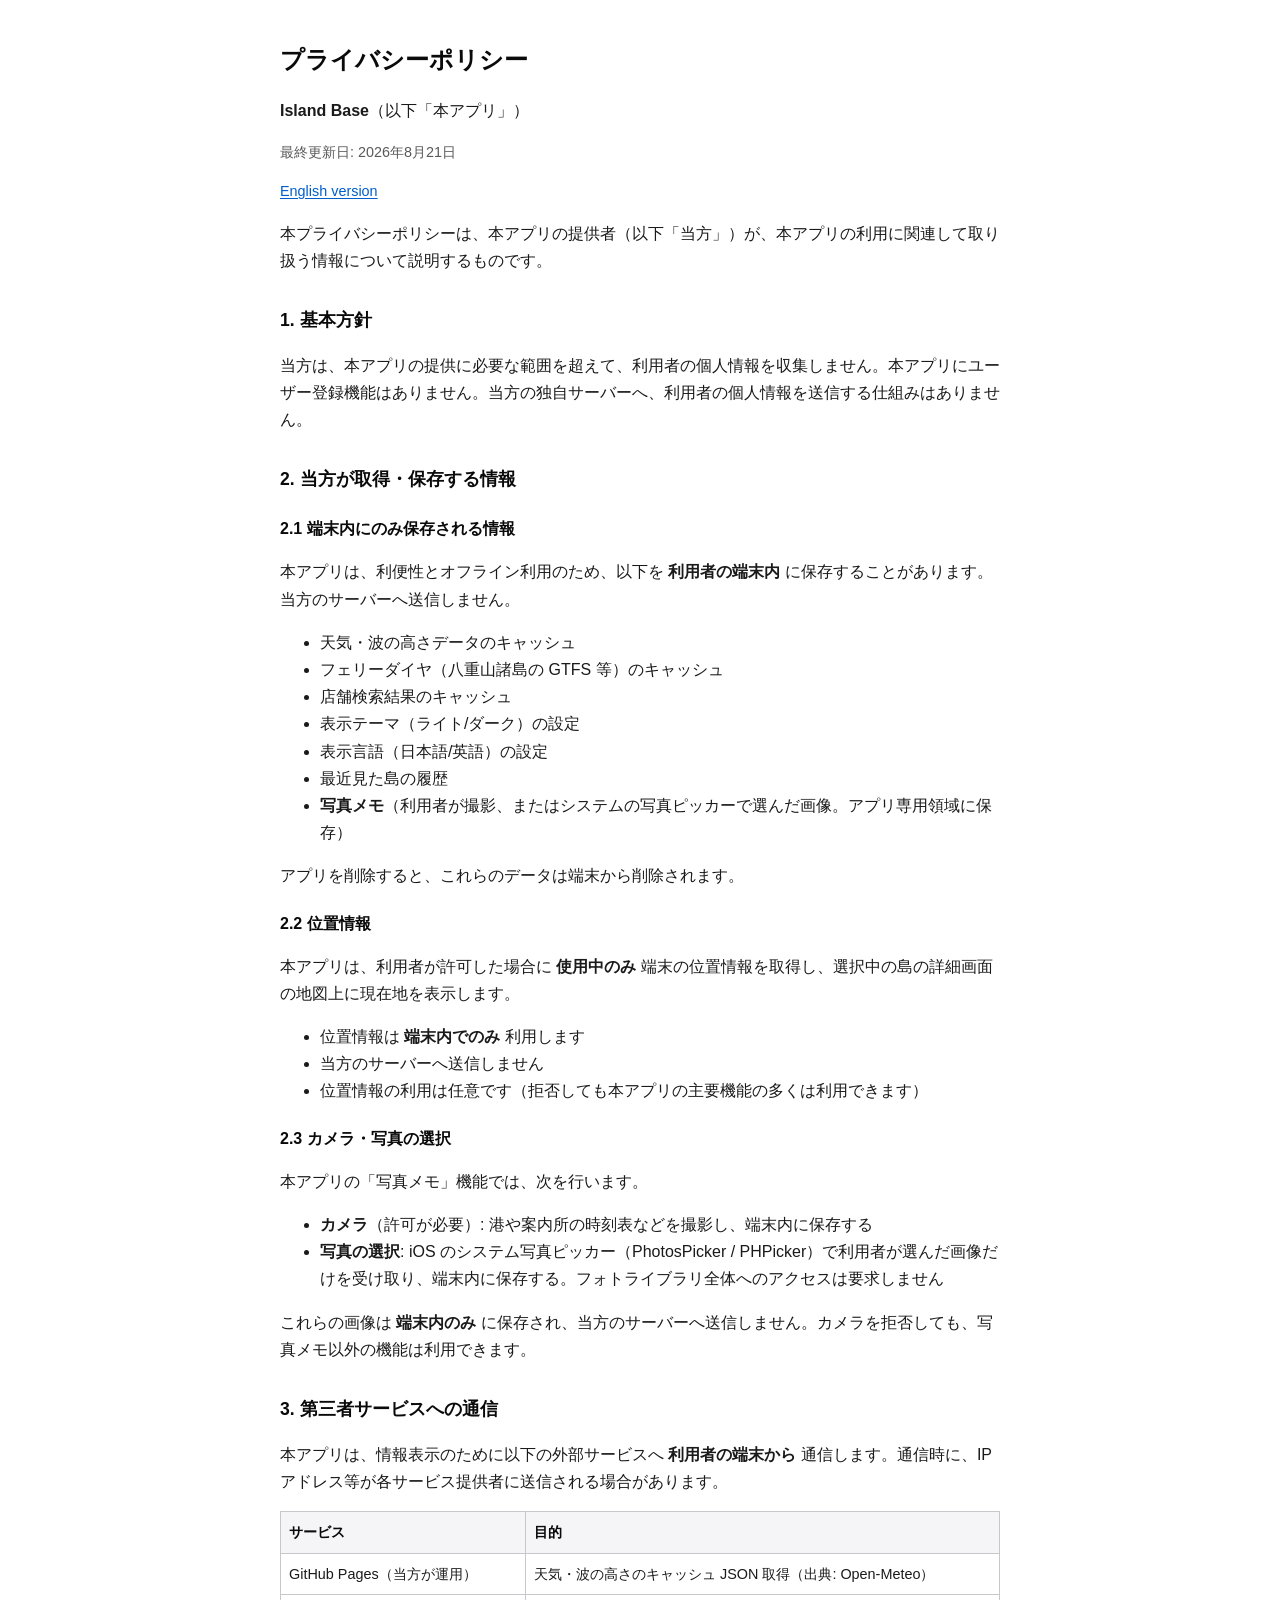
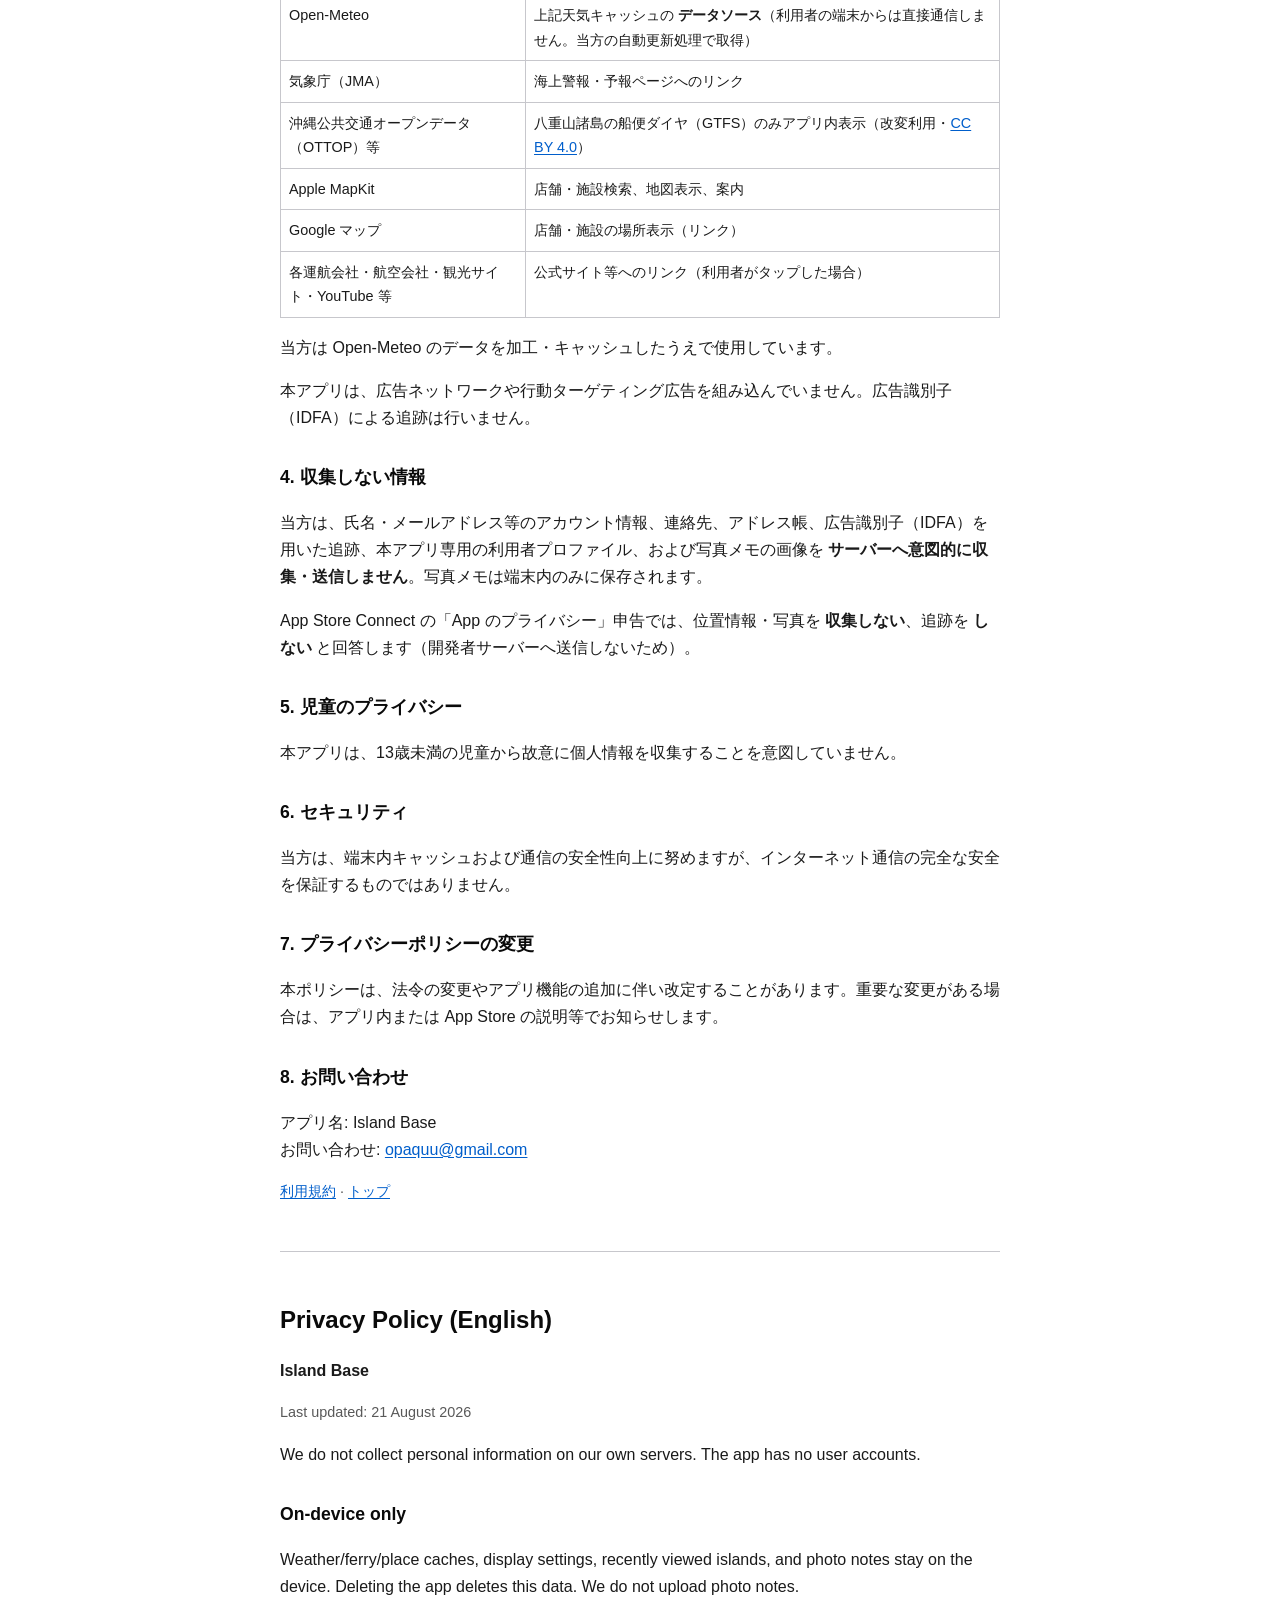
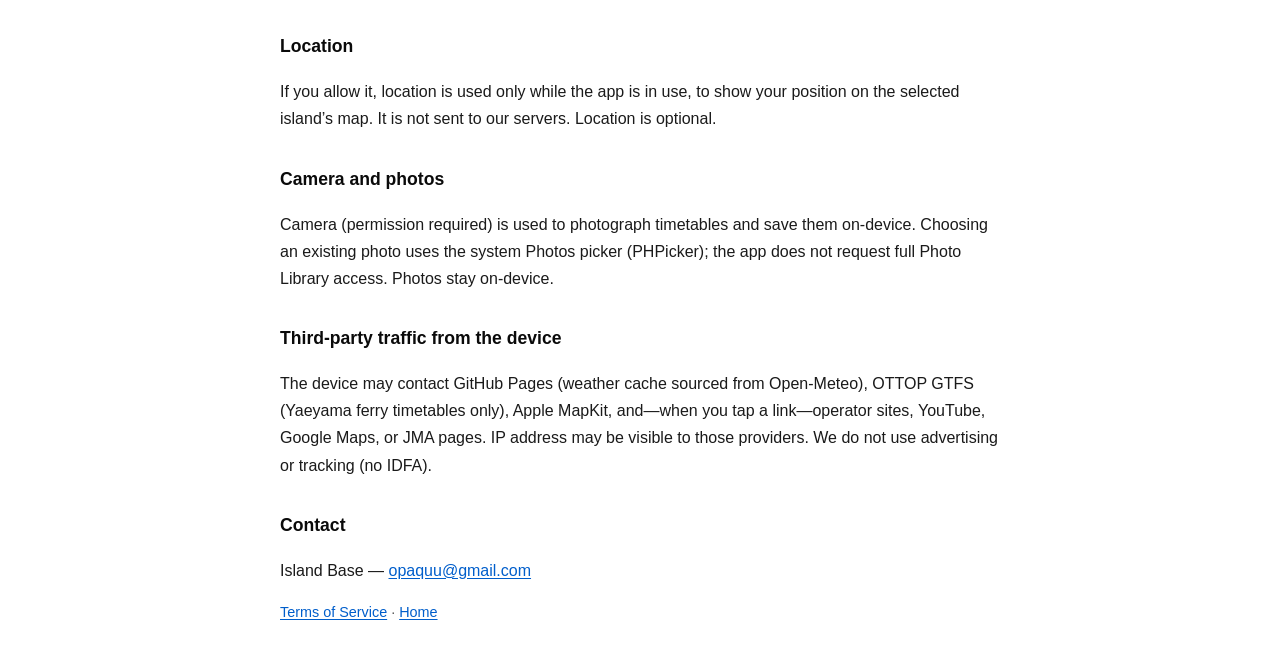
==== commit 819cdc01: "fix: make legal pages readable in dark mode" ====
--- a/docs/privacy-policy.html
+++ b/docs/privacy-policy.html
@@ -4,16 +4,11 @@
   <meta charset="utf-8">
   <meta name="viewport" content="width=device-width, initial-scale=1">
   <title>Island Base — プライバシーポリシー</title>
+  <link rel="stylesheet" href="legal-site.css">
   <style>
-    body { font-family: -apple-system, BlinkMacSystemFont, "Hiragino Sans", sans-serif; line-height: 1.7; max-width: 720px; margin: 0 auto; padding: 24px 16px; color: #1a1a1a; }
     h1 { font-size: 1.5rem; }
     h2 { font-size: 1.1rem; margin-top: 2rem; }
     h3 { font-size: 1rem; margin-top: 1.25rem; }
-    a { color: #007aff; }
-    table { border-collapse: collapse; width: 100%; font-size: 0.9rem; }
-    th, td { border: 1px solid #ddd; padding: 8px; text-align: left; vertical-align: top; }
-    .muted { color: #666; font-size: 0.9rem; }
-    hr { margin: 3rem 0; border: none; border-top: 1px solid #ddd; }
   </style>
 </head>
 <body>
--- a/docs/legal-site.css
+++ b/docs/legal-site.css
@@ -0,0 +1,83 @@
+:root {
+  color-scheme: light dark;
+  --page-background: #ffffff;
+  --surface-background: #f5f5f7;
+  --text-color: #1a1a1a;
+  --heading-color: #0a0a0a;
+  --muted-text-color: #595959;
+  --link-color: #005ecb;
+  --border-color: #c7c7cc;
+}
+
+@media (prefers-color-scheme: dark) {
+  :root {
+    --page-background: #121212;
+    --surface-background: #1d1d1f;
+    --text-color: #f5f5f7;
+    --heading-color: #ffffff;
+    --muted-text-color: #c7c7cc;
+    --link-color: #8ab4ff;
+    --border-color: #5c5c63;
+  }
+}
+
+html {
+  background-color: var(--page-background);
+}
+
+body {
+  max-width: 720px;
+  margin: 0 auto;
+  padding: 24px 16px;
+  background-color: var(--page-background);
+  color: var(--text-color);
+  font-family: -apple-system, BlinkMacSystemFont, "Hiragino Sans", sans-serif;
+  line-height: 1.7;
+}
+
+h1,
+h2,
+h3 {
+  color: var(--heading-color);
+}
+
+a {
+  color: var(--link-color);
+  text-decoration: underline;
+  text-underline-offset: 0.12em;
+}
+
+a:focus-visible {
+  outline: 2px solid var(--link-color);
+  outline-offset: 3px;
+}
+
+.muted {
+  color: var(--muted-text-color);
+  font-size: 0.9rem;
+}
+
+table {
+  width: 100%;
+  border-collapse: collapse;
+  font-size: 0.9rem;
+}
+
+th,
+td {
+  border: 1px solid var(--border-color);
+  padding: 8px;
+  text-align: left;
+  vertical-align: top;
+}
+
+th {
+  background-color: var(--surface-background);
+  color: var(--heading-color);
+}
+
+hr {
+  margin: 3rem 0;
+  border: none;
+  border-top: 1px solid var(--border-color);
+}
